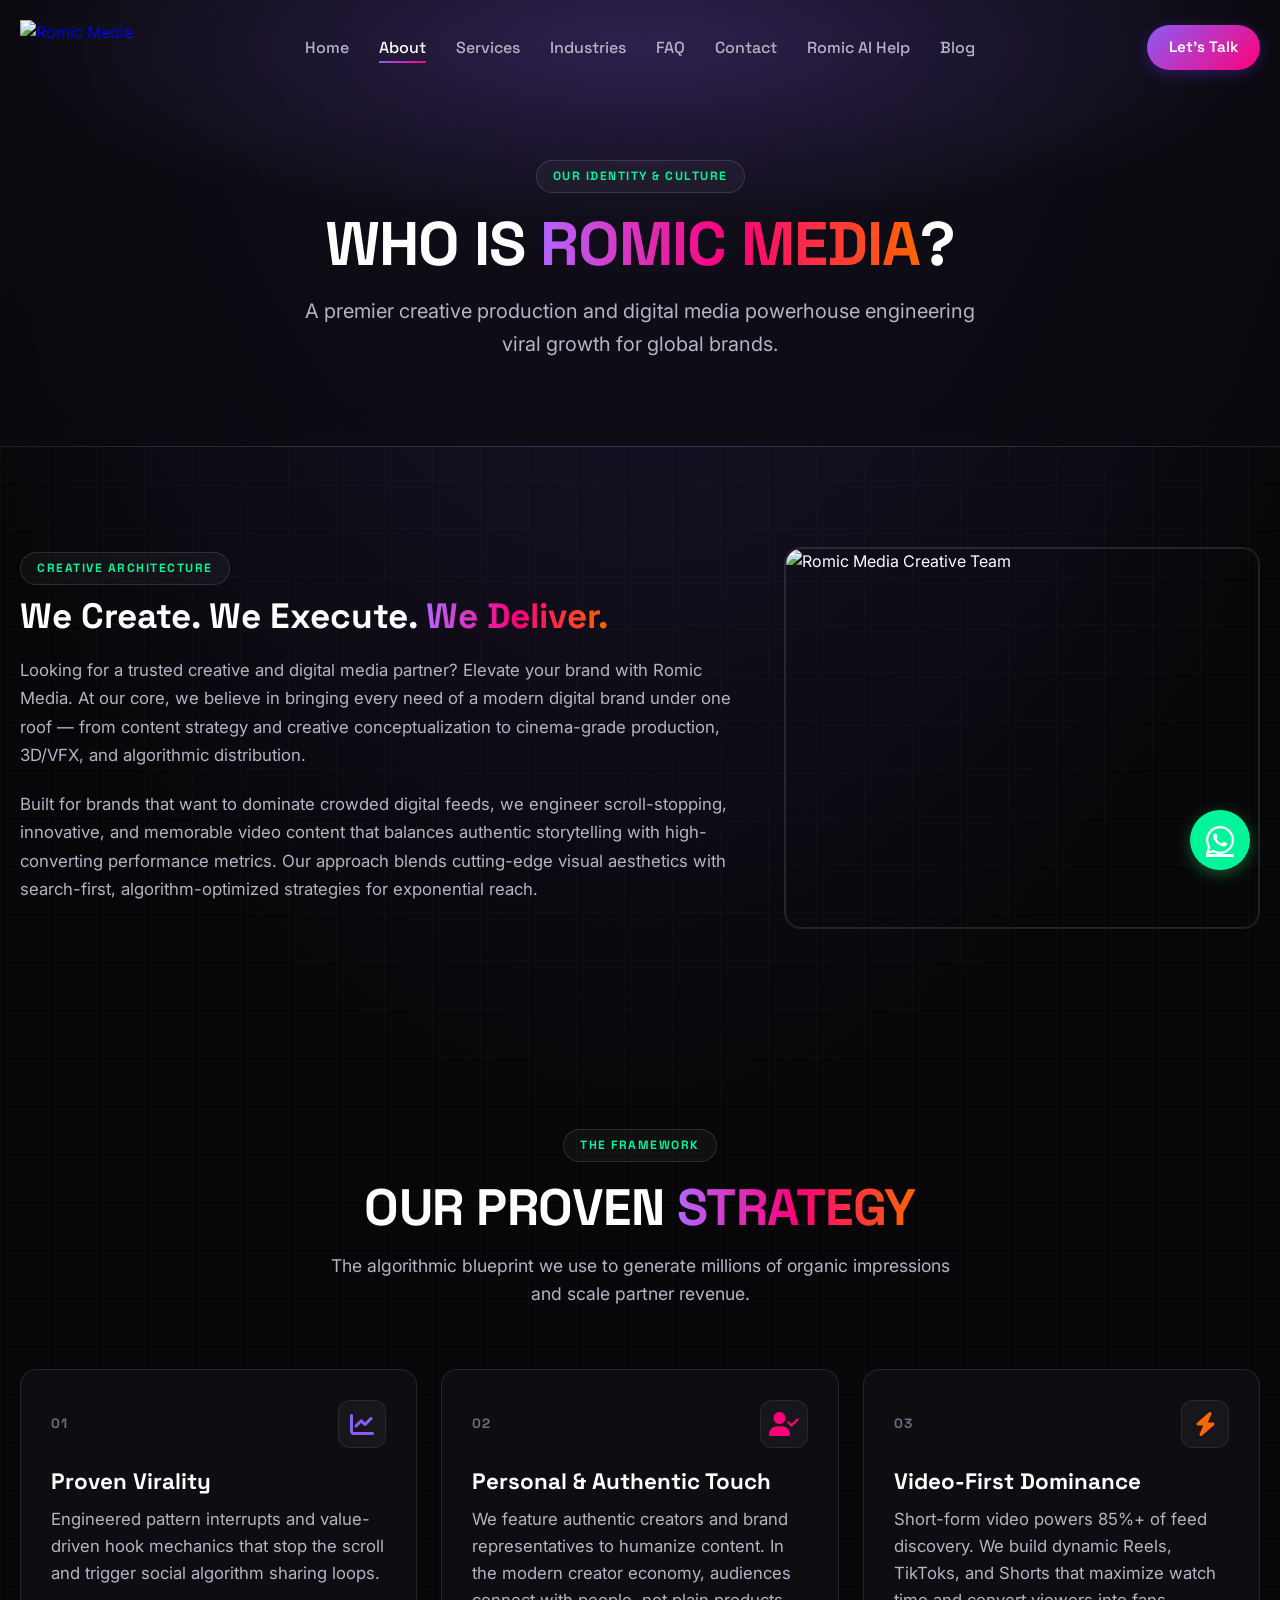
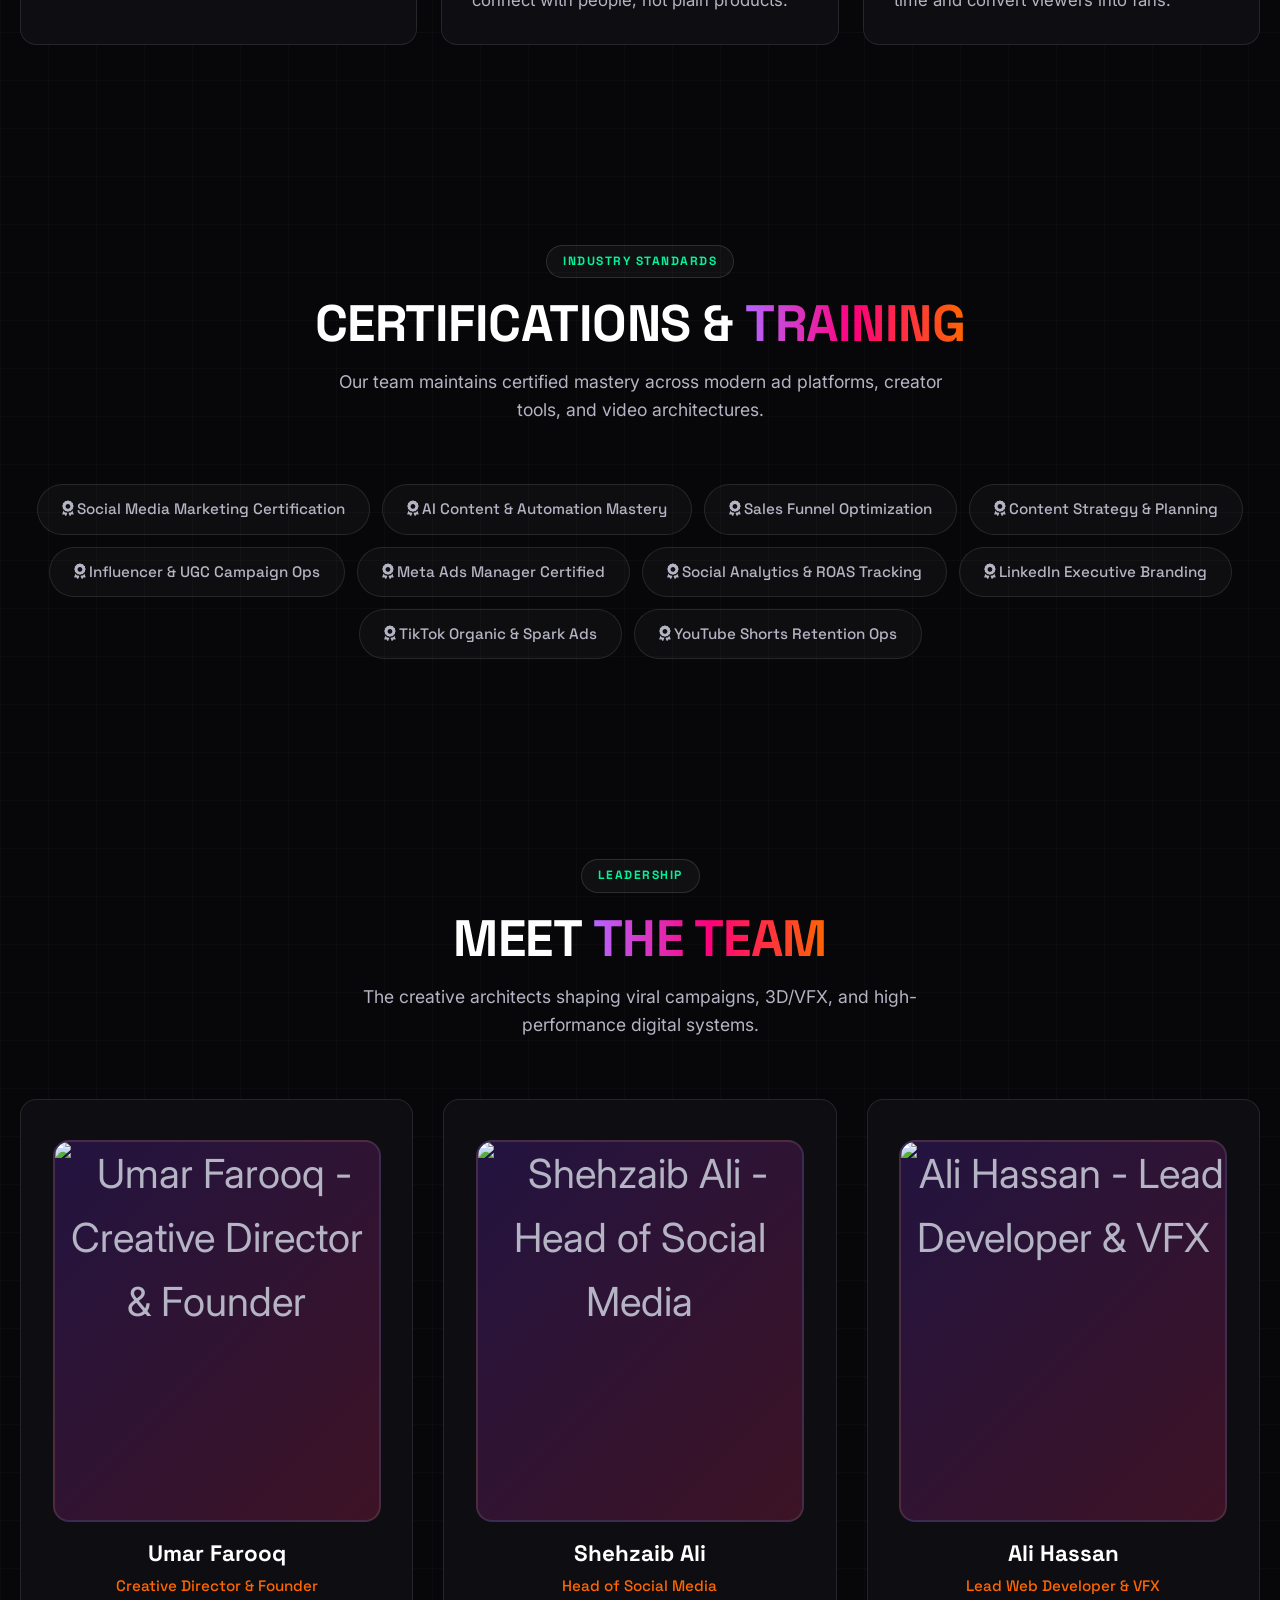
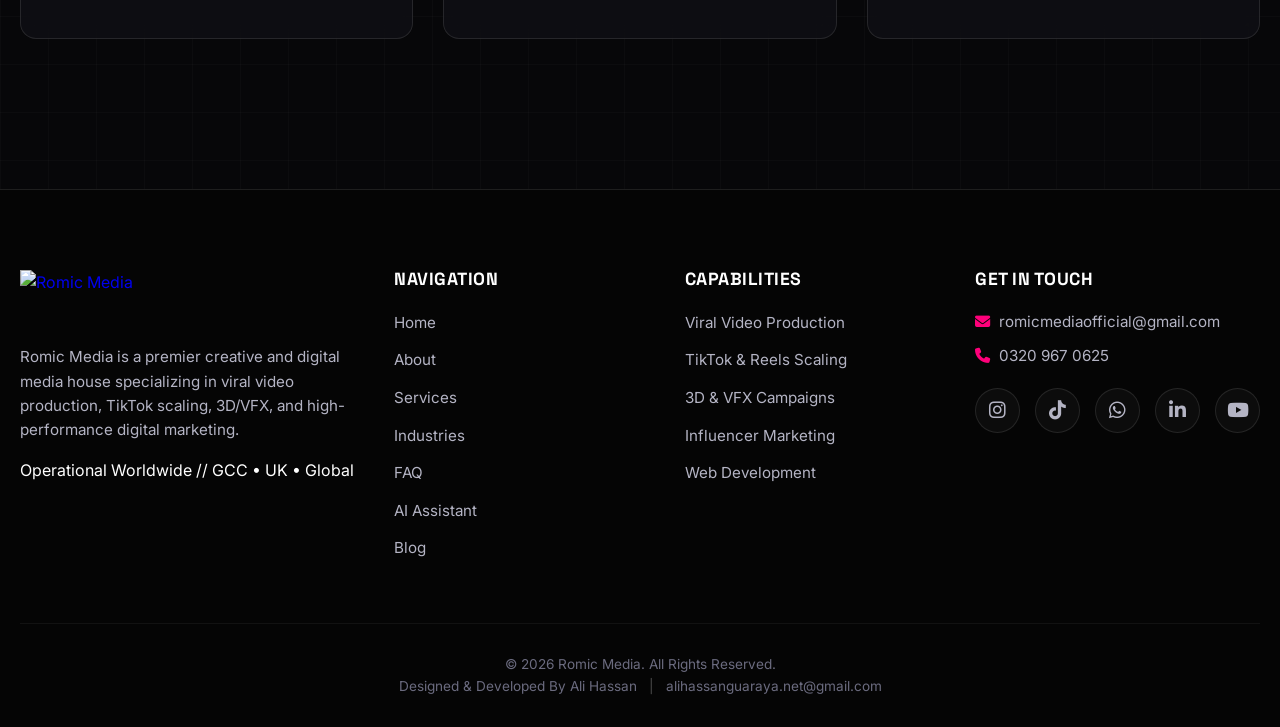
==== about.html @ 87e3b487 "upgraded hero section and all other pages layouts" ====
<!DOCTYPE html>
<html lang="en">
<head>
    <meta charset="UTF-8">
    <meta name="viewport" content="width=device-width, initial-scale=1.0">
    <title>About Us | Romic Media</title>
    <meta name="description" content="Discover who Romic Media is. We help brands stand out through powerful, memorable content and a proven video-first marketing strategy.">
    <meta property="og:title" content="About Us | Romic Media">
    <meta property="og:description" content="A premier creative and digital media house helping brands stand out and scale exponentially.">
    <meta property="og:image" content="Romic_Media_Logo.png">
    
    <!-- CSS and FontAwesome Icons -->
    <link rel="stylesheet" href="style.css">
    <link rel="stylesheet" href="https://cdnjs.cloudflare.com/ajax/libs/font-awesome/6.5.1/css/all.min.css">
</head>
<body>

    <!-- Precision Ambient Background Lighting -->
    <div class="ambient-glow glow-top"></div>
    <div class="ambient-glow glow-bottom"></div>

    <!-- Header & Navigation -->
    <header>
        <div class="nav-container">
            <a href="index.html" class="logo-link">
                <img src="Romic_Media_Logo.png" alt="Romic Media" class="logo-img">
            </a>
            
            <button class="hamburger" id="hamburger-menu" aria-label="Toggle Navigation Menu">
                <span></span>
                <span></span>
                <span></span>
            </button>
            
            <ul class="nav-menu" id="nav-menu">
                <li><a href="index.html" class="nav-link">Home</a></li>
                <li><a href="about.html" class="nav-link active">About</a></li>
                <li><a href="services.html" class="nav-link">Services</a></li>
                <li><a href="industries.html" class="nav-link">Industries</a></li>
                <li><a href="faq.html" class="nav-link">FAQ</a></li>
                <li><a href="contact.html" class="nav-link">Contact</a></li>
                <li><a href="https://www.chatbase.co/B4U5oP-RhPYTHTbgzU2lm/help" target="_blank" class="nav-link">Romic AI Help</a></li>
                <li><a href="blog.html" class="nav-link">Blog</a></li>
            </ul>

            <div class="nav-right-cta">
                <a href="contact.html" class="btn btn-solid nav-cta">Let's Talk</a>
            </div>
        </div>
    </header>

    <!-- Hero Banner -->
    <section class="hero-banner">
        <div class="section-pill">OUR IDENTITY &amp; CULTURE</div>
        <h1 class="banner-title">Who Is <span class="gradient-text">Romic Media</span>?</h1>
        <p class="banner-subtitle">A premier creative production and digital media powerhouse engineering viral growth for global brands.</p>
    </section>

    <!-- About Content Section -->
    <section class="about-content-section reveal">
        <div class="about-layout">
            <div class="about-text">
                <div class="section-pill" style="margin-bottom: 12px;">CREATIVE ARCHITECTURE</div>
                <h3>We Create. We Execute. <span class="gradient-text">We Deliver.</span></h3>
                <p>
                    Looking for a trusted creative and digital media partner? Elevate your brand with Romic Media. At our core, we believe in bringing every need of a modern digital brand under one roof — from content strategy and creative conceptualization to cinema-grade production, 3D/VFX, and algorithmic distribution.
                </p>
                <p>
                    Built for brands that want to dominate crowded digital feeds, we engineer scroll-stopping, innovative, and memorable video content that balances authentic storytelling with high-converting performance metrics. Our approach blends cutting-edge visual aesthetics with search-first, algorithm-optimized strategies for exponential reach.
                </p>
            </div>
            <div class="real-visual">
                <img src="images/aboutimage.jpg" alt="Romic Media Creative Team" style="width:100%; height:380px; object-fit:cover; border-radius:16px; border:1px solid rgba(255,255,255,0.12); display:block;">
            </div>
        </div>
    </section>

    <!-- Key Strategy Section -->
    <section class="key-strategy-section reveal">
        <div class="section-title-wrapper">
            <div class="section-pill">THE FRAMEWORK</div>
            <h2 class="section-title">Our Proven <span class="gradient-text">Strategy</span></h2>
            <p class="section-subtitle">The algorithmic blueprint we use to generate millions of organic impressions and scale partner revenue.</p>
        </div>
        
        <div class="strategy-grid">
            <div class="glass-card glass-card-purple strategy-card">
                <div class="card-header-meta">
                    <span class="service-idx">01</span>
                    <div class="service-card-icon"><i class="fa-solid fa-chart-line"></i></div>
                </div>
                <h4>Proven Virality</h4>
                <p>Engineered pattern interrupts and value-driven hook mechanics that stop the scroll and trigger social algorithm sharing loops.</p>
            </div>
            
            <div class="glass-card glass-card-pink strategy-card">
                <div class="card-header-meta">
                    <span class="service-idx">02</span>
                    <div class="service-card-icon"><i class="fa-solid fa-user-check"></i></div>
                </div>
                <h4>Personal &amp; Authentic Touch</h4>
                <p>We feature authentic creators and brand representatives to humanize content. In the modern creator economy, audiences connect with people, not plain products.</p>
            </div>
            
            <div class="glass-card glass-card-orange strategy-card">
                <div class="card-header-meta">
                    <span class="service-idx">03</span>
                    <div class="service-card-icon"><i class="fa-solid fa-bolt"></i></div>
                </div>
                <h4>Video-First Dominance</h4>
                <p>Short-form video powers 85%+ of feed discovery. We build dynamic Reels, TikToks, and Shorts that maximize watch time and convert viewers into fans.</p>
            </div>
        </div>
    </section>

    <!-- Certifications Section -->
    <section class="certifications-section reveal">
        <div class="section-title-wrapper">
            <div class="section-pill">INDUSTRY STANDARDS</div>
            <h2 class="section-title">Certifications &amp; <span class="gradient-text">Training</span></h2>
            <p class="section-subtitle">Our team maintains certified mastery across modern ad platforms, creator tools, and video architectures.</p>
        </div>
        
        <div class="cert-grid">
            <span class="cert-badge"><i class="fa-solid fa-award"></i> Social Media Marketing Certification</span>
            <span class="cert-badge"><i class="fa-solid fa-award"></i> AI Content &amp; Automation Mastery</span>
            <span class="cert-badge"><i class="fa-solid fa-award"></i> Sales Funnel Optimization</span>
            <span class="cert-badge"><i class="fa-solid fa-award"></i> Content Strategy &amp; Planning</span>
            <span class="cert-badge"><i class="fa-solid fa-award"></i> Influencer &amp; UGC Campaign Ops</span>
            <span class="cert-badge"><i class="fa-solid fa-award"></i> Meta Ads Manager Certified</span>
            <span class="cert-badge"><i class="fa-solid fa-award"></i> Social Analytics &amp; ROAS Tracking</span>
            <span class="cert-badge"><i class="fa-solid fa-award"></i> LinkedIn Executive Branding</span>
            <span class="cert-badge"><i class="fa-solid fa-award"></i> TikTok Organic &amp; Spark Ads</span>
            <span class="cert-badge"><i class="fa-solid fa-award"></i> YouTube Shorts Retention Ops</span>
        </div>
    </section>

    <!-- Team Section -->
    <section class="team-section reveal">
        <div class="section-title-wrapper">
            <div class="section-pill">LEADERSHIP</div>
            <h2 class="section-title">Meet <span class="gradient-text">The Team</span></h2>
            <p class="section-subtitle">The creative architects shaping viral campaigns, 3D/VFX, and high-performance digital systems.</p>
        </div>
        
        <div class="team-grid">
            <!-- Team Member 1 -->
            <div class="glass-card glass-card-purple team-card">
                <div class="team-avatar">
                    <img src="images/team1.jpeg" alt="Umar Farooq - Creative Director & Founder">
                </div>
                <h3 class="team-name">Umar Farooq</h3>
                <span class="team-role">Creative Director &amp; Founder</span>
            </div>
            
            <!-- Team Member 2 -->
            <div class="glass-card glass-card-pink team-card">
                <div class="team-avatar">
                    <img src="images/TEAM2.jpg" alt="Shehzaib Ali - Head of Social Media">
                </div>
                <h3 class="team-name">Shehzaib Ali</h3>
                <span class="team-role">Head of Social Media</span>
            </div>
            
            <!-- Team Member 3 -->
            <div class="glass-card glass-card-orange team-card">
                <div class="team-avatar">
                    <img src="images/teammember3.jpg" alt="Ali Hassan - Lead Developer & VFX">
                </div>
                <h3 class="team-name">Ali Hassan</h3>
                <span class="team-role">Lead Web Developer &amp; VFX</span>
            </div>
        </div>
    </section>

    <!-- Footer -->
    <footer class="footer-wrapper">
        <div class="footer-container">
            <div class="footer-col footer-brand">
                <a href="index.html" class="logo-link">
                    <img src="Romic_Media_Logo.png" alt="Romic Media" class="logo-img">
                </a>
                <p class="footer-brand-desc">
                    Romic Media is a premier creative and digital media house specializing in viral video production, TikTok scaling, 3D/VFX, and high-performance digital marketing.
                </p>
                <div class="footer-status-pill">
                    <span class="live-dot"></span>
                    <span>Operational Worldwide // GCC &bull; UK &bull; Global</span>
                </div>
            </div>
            
            <div class="footer-col">
                <h4>Navigation</h4>
                <ul>
                    <li><a href="index.html">Home</a></li>
                    <li><a href="about.html">About</a></li>
                    <li><a href="services.html">Services</a></li>
                    <li><a href="industries.html">Industries</a></li>
                    <li><a href="faq.html">FAQ</a></li>
                    <li><a href="https://www.chatbase.co/B4U5oP-RhPYTHTbgzU2lm/help" target="_blank">AI Assistant</a></li>
                    <li><a href="blog.html">Blog</a></li>
                </ul>
            </div>
            
            <div class="footer-col">
                <h4>Capabilities</h4>
                <ul>
                    <li><a href="services.html">Viral Video Production</a></li>
                    <li><a href="services.html">TikTok &amp; Reels Scaling</a></li>
                    <li><a href="services.html">3D &amp; VFX Campaigns</a></li>
                    <li><a href="services.html">Influencer Marketing</a></li>
                    <li><a href="services.html">Web Development</a></li>
                </ul>
            </div>
            
            <div class="footer-col">
                <h4>Get in Touch</h4>
                <div class="footer-contact-info">
                    <p><i class="fa-solid fa-envelope"></i> romicmediaofficial@gmail.com</p>
                    <p><i class="fa-solid fa-phone"></i> 0320 967 0625</p>
                </div>
                <div class="social-links-grid">
                    <a href="https://instagram.com/romicmedia" target="_blank" class="social-circle-link" aria-label="Instagram"><i class="fa-brands fa-instagram"></i></a>
                    <a href="https://tiktok.com/@romicmedia" target="_blank" class="social-circle-link" aria-label="TikTok"><i class="fa-brands fa-tiktok"></i></a>
                    <a href="https://wa.me/923209670625" target="_blank" class="social-circle-link" aria-label="WhatsApp"><i class="fa-brands fa-whatsapp"></i></a>
                    <a href="#" class="social-circle-link" aria-label="LinkedIn"><i class="fa-brands fa-linkedin-in"></i></a>
                    <a href="#" class="social-circle-link" aria-label="YouTube"><i class="fa-brands fa-youtube"></i></a>
                </div>
            </div>
        </div>
        
        <div class="bottom-bar">
            <p>&copy; 2026 Romic Media. All Rights Reserved.</p>
            <p>Designed & Developed By Ali Hassan <span style="color: #4a4a4a; margin: 0 8px;">|</span> <a href="mailto:alihassanguaraya.net@gmail.com" style="color: inherit; text-decoration: none;">alihassanguaraya.net@gmail.com</a></p>
        </div>
    </footer>

    <!-- Floating WhatsApp Button -->
    <a href="https://wa.me/923209670625" target="_blank" class="whatsapp-float" aria-label="Contact us on WhatsApp">
        <i class="fa-brands fa-whatsapp"></i>
    </a>

    <!-- JS Logic Controller -->
    <script src="main.js"></script>
</body>
</html>
---- style.css ----
@import url('https://fonts.googleapis.com/css2?family=Inter:wght@300;400;500;600;700&family=Space+Grotesk:wght@400;500;600;700;800&display=swap');

/* Brand Design System Variables - Elite Sharp Agency Palette */
:root {
    --bg-color: #070709;
    --bg-surface: #0E0E14;
    --bg-card: rgba(16, 16, 22, 0.75);
    --bg-card-hover: rgba(26, 26, 38, 0.9);
    
    --text-primary: #FFFFFF;
    --text-secondary: #B4B4C4;
    --text-muted: #6B6B7F;
    
    /* Sharp High-Contrast Accents */
    --accent-purple: #8B5CF6;
    --accent-purple-glow: rgba(139, 92, 246, 0.4);
    --accent-pink: #FF007A;
    --accent-pink-glow: rgba(255, 0, 122, 0.4);
    --accent-orange: #FF6600;
    --accent-green: #00F59B;
    --accent-cyan: #00F0FF;
    
    --font-title: 'Space Grotesk', sans-serif;
    --font-body: 'Inter', sans-serif;
    
    --transition-slow: 0.5s cubic-bezier(0.25, 1, 0.5, 1);
    --transition-medium: 0.3s cubic-bezier(0.25, 1, 0.5, 1);
    --transition-fast: 0.15s ease;
    
    --glass-border: rgba(255, 255, 255, 0.1);
    --glass-border-hover: rgba(255, 255, 255, 0.25);
    --glass-blur: 20px;
    
    --glow-shadow-purple: 0 10px 35px rgba(139, 92, 246, 0.35);
    --glow-shadow-pink: 0 10px 35px rgba(255, 0, 122, 0.35);
    --glow-shadow-orange: 0 10px 35px rgba(255, 102, 0, 0.35);
}

/* Base Reset & Globals */
* {
    margin: 0;
    padding: 0;
    box-sizing: border-box;
}

html {
    scroll-behavior: auto;
    background-color: var(--bg-color);
    color: var(--text-primary);
    font-family: var(--font-body);
    overflow-x: hidden;
}

html.smooth-scroll {
    scroll-behavior: smooth;
}

body {
    background-color: var(--bg-color);
    background-image: 
        radial-gradient(ellipse 90% 55% at 50% -10%, rgba(139, 92, 246, 0.22), transparent 70%),
        linear-gradient(rgba(255, 255, 255, 0.02) 1px, transparent 1px),
        linear-gradient(90deg, rgba(255, 255, 255, 0.02) 1px, transparent 1px);
    background-size: 100% 100%, 48px 48px, 48px 48px;
    background-position: top center, 0 0, 0 0;
    overflow-x: hidden;
    line-height: 1.6;
    font-weight: 400;
    -webkit-font-smoothing: antialiased;
}

/* Custom Scrollbar */
::-webkit-scrollbar {
    width: 8px;
}
::-webkit-scrollbar-track {
    background: #060608;
}
::-webkit-scrollbar-thumb {
    background: linear-gradient(180deg, var(--accent-purple), var(--accent-pink));
    border-radius: 4px;
}
::-webkit-scrollbar-thumb:hover {
    background: linear-gradient(180deg, var(--accent-pink), var(--accent-green));
}

/* Custom Cursor - Disabled */
.custom-cursor, .custom-cursor-follower {
    display: none !important;
}

/* Precision Ambient Spotlights */
.ambient-glow {
    position: absolute;
    width: 60vw;
    height: 380px;
    pointer-events: none;
    filter: blur(140px);
    z-index: -1;
    opacity: 0.3;
    border-radius: 50%;
}
.glow-top {
    top: 5%;
    left: 50%;
    transform: translateX(-50%);
    background: radial-gradient(circle, var(--accent-purple), var(--accent-pink) 60%, transparent 80%);
}
.glow-bottom {
    bottom: 5%;
    right: 5%;
    background: radial-gradient(circle, var(--accent-pink), var(--accent-purple) 60%, transparent 80%);
}

/* Typography elements */
h1, h2, h3, h4, h5, h6 {
    font-family: var(--font-title);
    font-weight: 700;
    line-height: 1.1;
    color: var(--text-primary);
}

/* Gradient Text Effect */
.gradient-text {
    background: linear-gradient(90deg, #B565FF 0%, #FF007A 50%, #FF6600 100%);
    -webkit-background-clip: text;
    -webkit-text-fill-color: transparent;
    background-clip: text;
    display: inline-block;
    text-shadow: none !important;
}

p {
    color: var(--text-secondary);
    font-size: 1.05rem;
}

/* Floating WhatsApp Button */
.whatsapp-float {
    position: fixed;
    bottom: 30px;
    right: 30px;
    width: 60px;
    height: 60px;
    background-color: var(--accent-green);
    color: white;
    border-radius: 50%;
    display: flex;
    justify-content: center;
    align-items: center;
    font-size: 32px;
    box-shadow: 0 4px 15px rgba(37, 211, 102, 0.4);
    z-index: 999;
    transition: transform 0.3s ease, box-shadow 0.3s ease;
    transform: translateZ(0);
}

.whatsapp-float:hover {
    transform: scale(1.1) rotate(10deg);
    box-shadow: 0 6px 20px rgba(37, 211, 102, 0.6);
}

/* Buttons */
.btn {
    display: inline-flex;
    align-items: center;
    justify-content: center;
    padding: 14px 28px;
    border-radius: 50px;
    font-family: var(--font-title);
    font-weight: 600;
    font-size: 1rem;
    text-decoration: none;
    transition: var(--transition-medium);
    position: relative;
    z-index: 1;
    overflow: hidden;
}

.btn-solid {
    background: linear-gradient(135deg, var(--accent-purple), var(--accent-pink));
    color: var(--text-primary);
    border: none;
    box-shadow: 0 4px 15px rgba(123, 47, 255, 0.3);
}

.btn-solid::before {
    content: '';
    position: absolute;
    top: 0;
    left: 0;
    width: 100%;
    height: 100%;
    background: linear-gradient(135deg, var(--accent-pink), var(--accent-orange));
    opacity: 0;
    transition: opacity var(--transition-medium);
    z-index: -1;
    border-radius: 50px;
}

.btn-solid:hover {
    box-shadow: var(--glow-shadow-pink);
    transform: translateY(-3px);
}

.btn-solid:hover::before {
    opacity: 1;
}

.btn-outline {
    background: transparent;
    color: var(--text-primary);
    border: 2px solid transparent;
    background-image: linear-gradient(var(--bg-color), var(--bg-color)), linear-gradient(135deg, var(--accent-purple), var(--accent-pink));
    background-origin: border-box;
    background-clip: padding-box, border-box;
}

.btn-outline:hover {
    transform: translateY(-3px);
    box-shadow: var(--glow-shadow-purple);
    background-image: linear-gradient(var(--bg-color), var(--bg-color)), linear-gradient(135deg, var(--accent-pink), var(--accent-orange));
}

/* Sticky Glassmorphism Header */
header {
    position: fixed;
    top: 0;
    left: 0;
    width: 100%;
    z-index: 1000;
    transition: var(--transition-medium);
    border-bottom: 1px solid transparent;
}

header.scrolled {
    background: rgba(10, 10, 10, 0.75);
    backdrop-filter: blur(var(--glass-blur));
    -webkit-backdrop-filter: blur(var(--glass-blur));
    border-bottom: 1px solid var(--glass-border);
}

.nav-container {
    max-width: 1300px;
    margin: 0 auto;
    padding: 20px;
    display: flex;
    justify-content: space-between;
    align-items: center;
}

.logo-link {
    display: flex;
    align-items: center;
    gap: 10px;
    text-decoration: none;
}

.logo-img {
    height: 55px; /* logo size setting */
    object-fit: contain;
    transition: var(--transition-medium);
}

.logo-text {
    font-family: var(--font-title);
    font-size: 1.5rem;
    font-weight: 700;
    letter-spacing: -0.5px;
    color: var(--text-primary);
}

.nav-menu {
    display: flex;
    align-items: center;
    list-style: none;
    gap: 30px;
    margin: 0 auto; /* Align navigation links in the center */
}

.nav-right-cta {
    display: flex;
    align-items: center;
}

.mobile-only-cta {
    display: none;
}

header.scrolled .logo-img {
    height: 65px; /* Elegant shrink on scroll */
}

.nav-link {
    text-decoration: none;
    color: var(--text-secondary);
    font-family: var(--font-title);
    font-weight: 500;
    font-size: 1rem;
    transition: var(--transition-medium);
    position: relative;
    padding: 5px 0;
}

.nav-link:hover, .nav-link.active {
    color: var(--text-primary);
}

.nav-link::after {
    content: '';
    position: absolute;
    width: 0;
    height: 2px;
    bottom: 0;
    left: 0;
    background: linear-gradient(90deg, var(--accent-purple), var(--accent-pink));
    transition: var(--transition-medium);
}

.nav-link:hover::after, .nav-link.active::after {
    width: 100%;
}

.nav-cta {
    padding: 10px 22px;
    font-size: 0.95rem;
}

/* Mobile Hamburger Menu */
.hamburger {
    display: none;
    flex-direction: column;
    gap: 6px;
    background: none;
    border: none;
    cursor: pointer;
    z-index: 1001;
}

.hamburger span {
    display: block;
    width: 28px;
    height: 2px;
    background-color: var(--text-primary);
    transition: var(--transition-medium);
}

/* Hamburger active animation */
.hamburger.active span:nth-child(1) {
    transform: translateY(8px) rotate(45deg);
}
.hamburger.active span:nth-child(2) {
    opacity: 0;
}
.hamburger.active span:nth-child(3) {
    transform: translateY(-8px) rotate(-45deg);
}

/* Glassmorphism Cards */
.glass-card {
    background: var(--bg-card);
    border: 1px solid var(--glass-border);
    border-radius: 16px;
    padding: 30px;
    backdrop-filter: blur(10px);
    -webkit-backdrop-filter: blur(10px);
    transition: transform var(--transition-medium), border-color var(--transition-medium), box-shadow var(--transition-medium);
    position: relative;
    overflow: hidden;
}

.glass-card:hover {
    transform: translateY(-8px);
    background: var(--bg-card-hover);
}

.glass-card-purple:hover {
    border-color: rgba(123, 47, 255, 0.4);
    box-shadow: var(--glow-shadow-purple);
}

.glass-card-pink:hover {
    border-color: rgba(255, 45, 120, 0.4);
    box-shadow: var(--glow-shadow-pink);
}

.glass-card-orange:hover {
    border-color: rgba(255, 140, 0, 0.4);
    box-shadow: var(--glow-shadow-orange);
}

/* Page Transitions */
.page-fade-in {
    animation: pageReveal 0.6s cubic-bezier(0.25, 1, 0.5, 1) forwards;
}

.page-fade-in.animation-done {
    animation: none;
    transform: none;
}

@keyframes pageReveal {
    0% {
        opacity: 0;
        transform: translateY(15px);
    }
    100% {
        opacity: 1;
        transform: translateY(0);
    }
}

/* Scroll-triggered reveal animations */
.reveal {
    opacity: 0;
    transform: translateY(40px);
    transition: opacity 0.8s cubic-bezier(0.25, 1, 0.5, 1), transform 0.8s cubic-bezier(0.25, 1, 0.5, 1);
}

.reveal.active {
    opacity: 1;
    transform: translateY(0);
}

/* General Layout Elements */
section {
    padding: 100px 20px;
    max-width: 1300px;
    margin: 0 auto;
    width: 100%;
}

.section-title-wrapper {
    text-align: center;
    margin-bottom: 60px;
}

.section-pill {
    display: inline-flex;
    align-items: center;
    gap: 8px;
    padding: 6px 16px;
    border-radius: 100px;
    background: rgba(255, 255, 255, 0.04);
    border: 1px solid rgba(255, 255, 255, 0.12);
    font-family: var(--font-title);
    font-size: 0.75rem;
    font-weight: 700;
    letter-spacing: 1.5px;
    text-transform: uppercase;
    color: var(--accent-green);
    margin-bottom: 18px;
}

.section-title {
    font-size: clamp(2.2rem, 4vw, 3.2rem);
    font-weight: 800;
    letter-spacing: -0.5px;
    margin-bottom: 16px;
    text-transform: uppercase;
}

.section-subtitle {
    max-width: 650px;
    margin: 0 auto;
    color: var(--text-secondary);
    font-size: 1.1rem;
    line-height: 1.6;
}

/* ==========================================================================
   PAGE 1: HOME
   ========================================================================== */

/* Hero Section (100vh Full Viewport Matching Reference Mockup) */
.hero-section {
    position: relative;
    width: 100%;
    min-height: 100vh;
    display: flex;
    flex-direction: column;
    align-items: center;
    justify-content: center;
    padding: 110px 24px 40px 24px;
    background-color: #070709;
    background-image: url('herobackgroundimage.jpg');
    background-size: cover;
    background-position: center center;
    background-repeat: no-repeat;
    overflow: hidden;
}

/* Subtle Top & Bottom Gradient (Leaves Center 100% Bright & Vibrant) */
.hero-section::before {
    content: '';
    position: absolute;
    inset: 0;
    background: linear-gradient(180deg, rgba(7, 7, 9, 0.6) 0%, transparent 20%, transparent 80%, rgba(7, 7, 9, 0.95) 100%);
    pointer-events: none;
    z-index: 1;
}

.hero-content {
    max-width: 960px;
    margin: auto auto;
    text-align: center;
    position: relative;
    z-index: 2;
    padding: 10px 20px;
}

/* Hero Badge & Live Pill (Matching Reference Mockup) */
.hero-badge-wrapper {
    display: inline-flex;
    align-items: center;
    gap: 12px;
    margin-bottom: 24px;
    padding: 6px 20px 6px 8px;
    background: rgba(14, 14, 20, 0.85);
    border: 1px solid rgba(255, 255, 255, 0.18);
    border-radius: 50px;
    backdrop-filter: blur(20px);
    -webkit-backdrop-filter: blur(20px);
    box-shadow: 0 8px 25px rgba(0, 0, 0, 0.7);
    flex-wrap: wrap;
    justify-content: center;
}

.hero-live-pill {
    display: inline-flex;
    align-items: center;
    gap: 8px;
    padding: 6px 16px;
    background: rgba(0, 245, 155, 0.12);
    border: 1px solid rgba(0, 245, 155, 0.35);
    border-radius: 50px;
    color: var(--accent-green);
    font-family: var(--font-title);
    font-size: 0.75rem;
    font-weight: 700;
    letter-spacing: 1.2px;
    text-transform: uppercase;
}

.live-dot {
    width: 8px;
    height: 8px;
    border-radius: 50%;
    background: var(--accent-green);
    box-shadow: 0 0 10px var(--accent-green);
    animation: pulseGreen 1.8s infinite ease-in-out;
}

@keyframes pulseGreen {
    0%, 100% { opacity: 1; transform: scale(1); }
    50% { opacity: 0.35; transform: scale(0.85); }
}

.hero-category-tag {
    font-family: var(--font-title);
    font-size: 0.8rem;
    font-weight: 600;
    letter-spacing: 1.5px;
    color: var(--text-secondary);
}

.hero-category-tag span {
    color: var(--text-primary);
}

.hero-title {
    font-size: clamp(2.8rem, 5.5vw, 4.5rem);
    font-weight: 800;
    letter-spacing: -1.2px;
    line-height: 1.08;
    margin-bottom: 22px;
    text-transform: uppercase;
    color: #FFFFFF;
    filter: drop-shadow(0 4px 15px rgba(0, 0, 0, 0.65));
}

.hero-subtitle {
    font-size: clamp(1.08rem, 1.6vw, 1.25rem);
    color: #EDEDF8;
    margin-bottom: 34px;
    max-width: 740px;
    margin-left: auto;
    margin-right: auto;
    line-height: 1.65;
    font-weight: 400;
    text-shadow: 
        0 2px 12px rgba(0, 0, 0, 0.95),
        0 4px 25px rgba(0, 0, 0, 0.9);
}

.hero-ctas {
    display: flex;
    justify-content: center;
    align-items: center;
    gap: 18px;
    margin-bottom: 0;
    flex-wrap: wrap;
}

.hero-btn-main {
    padding: 16px 38px;
    font-size: 1.05rem;
    font-weight: 700;
    gap: 10px;
    box-shadow: 0 8px 30px rgba(139, 92, 246, 0.5);
}

.hero-btn-sub {
    padding: 16px 32px;
    font-size: 1.05rem;
    font-weight: 600;
    gap: 10px;
    background: rgba(14, 14, 20, 0.75);
    backdrop-filter: blur(12px);
    -webkit-backdrop-filter: blur(12px);
    border: 2px solid rgba(255, 255, 255, 0.2);
}

/* Dedicated Showcase Section right below the 100vh Hero */
.showcase-section {
    padding: 70px 20px 40px 20px;
    position: relative;
    z-index: 2;
    background: var(--bg-color);
}

/* Hero Cinema Showcase Frame (Dynamic Video Centerpiece) */
.hero-showcase-container {
    max-width: 1060px;
    width: 100%;
    margin: 0 auto 30px auto;
    position: relative;
    z-index: 3;
}

.showcase-glow-back {
    position: absolute;
    top: 10%;
    left: 10%;
    width: 80%;
    height: 80%;
    background: linear-gradient(135deg, rgba(139, 92, 246, 0.35), rgba(255, 0, 122, 0.3));
    filter: blur(90px);
    z-index: -1;
    border-radius: 30px;
    pointer-events: none;
}

.hero-showcase-card {
    background: rgba(14, 14, 20, 0.85);
    border: 1px solid rgba(255, 255, 255, 0.15);
    border-radius: 20px;
    box-shadow: 0 30px 80px -15px rgba(0, 0, 0, 0.9), inset 0 1px 0 0 rgba(255, 255, 255, 0.15);
    overflow: hidden;
    backdrop-filter: blur(20px);
    -webkit-backdrop-filter: blur(20px);
}

.showcase-topbar {
    display: flex;
    justify-content: space-between;
    align-items: center;
    padding: 14px 22px;
    background: rgba(255, 255, 255, 0.03);
    border-bottom: 1px solid rgba(255, 255, 255, 0.08);
}

.showcase-window-dots {
    display: flex;
    gap: 7px;
}

.wdot {
    width: 10px;
    height: 10px;
    border-radius: 50%;
}
.wdot.red { background: #FF5F56; }
.wdot.yellow { background: #FFBD2E; }
.wdot.green { background: #27C93F; }

.showcase-badge {
    font-family: var(--font-title);
    font-size: 0.76rem;
    font-weight: 700;
    letter-spacing: 1.5px;
    color: var(--text-secondary);
    display: flex;
    align-items: center;
    gap: 8px;
}

.showcase-badge i {
    color: var(--accent-pink);
}

.sound-toggle-btn {
    background: rgba(255, 255, 255, 0.06);
    border: 1px solid rgba(255, 255, 255, 0.12);
    color: var(--text-primary);
    border-radius: 50px;
    padding: 6px 14px;
    display: flex;
    align-items: center;
    gap: 8px;
    cursor: pointer;
    font-family: var(--font-title);
    font-size: 0.8rem;
    transition: var(--transition-medium);
}

.sound-toggle-btn:hover {
    background: rgba(255, 255, 255, 0.12);
    border-color: var(--accent-purple);
}

.sound-wave {
    display: flex;
    align-items: center;
    gap: 2px;
    height: 12px;
}

.sound-wave span {
    width: 2px;
    height: 100%;
    background: var(--accent-green);
    border-radius: 2px;
    animation: soundBar 1.2s infinite ease-in-out alternate;
}

.sound-wave span:nth-child(2) { animation-delay: 0.2s; height: 60%; }
.sound-wave span:nth-child(3) { animation-delay: 0.4s; height: 80%; }
.sound-wave span:nth-child(4) { animation-delay: 0.1s; height: 40%; }

@keyframes soundBar {
    0% { transform: scaleY(0.3); }
    100% { transform: scaleY(1); }
}

.showcase-video-wrapper {
    position: relative;
    width: 100%;
    min-height: 580px;
    background: radial-gradient(ellipse at center, rgba(139, 92, 246, 0.16) 0%, rgba(255, 0, 122, 0.08) 40%, rgba(7, 7, 9, 0.95) 80%);
    display: flex;
    align-items: center;
    justify-content: center;
    padding: 35px 20px;
    overflow: hidden;
}

/* Ambient Backlight Behind Device */
.phone-glow-ambient {
    position: absolute;
    width: 420px;
    height: 520px;
    background: radial-gradient(ellipse at center, rgba(139, 92, 246, 0.38) 0%, rgba(255, 0, 122, 0.22) 45%, transparent 70%);
    filter: blur(55px);
    z-index: 1;
    pointer-events: none;
}

/* Sleek Flagship Smartphone Mockup Frame */
.showcase-phone-frame {
    position: relative;
    width: 295px;
    height: 524px; /* Exact 9:16 portrait reel ratio (720x1280) */
    max-width: 88vw;
    background: #000000;
    border-radius: 40px;
    border: 3px solid rgba(255, 255, 255, 0.22);
    box-shadow: 
        0 0 0 1px rgba(0, 0, 0, 0.85),
        0 25px 70px rgba(0, 0, 0, 0.95),
        0 0 50px rgba(139, 92, 246, 0.38);
    overflow: hidden;
    z-index: 2;
    transition: transform var(--transition-medium), box-shadow var(--transition-medium);
}

.showcase-phone-frame:hover {
    transform: translateY(-4px) scale(1.015);
    box-shadow: 
        0 0 0 1px rgba(255, 255, 255, 0.35),
        0 30px 85px rgba(0, 0, 0, 0.98),
        0 0 65px rgba(255, 0, 122, 0.45);
}

.phone-notch {
    position: absolute;
    top: 10px;
    left: 50%;
    transform: translateX(-50%);
    width: 76px;
    height: 16px;
    background: #000000;
    border-radius: 20px;
    z-index: 5;
    pointer-events: none;
    box-shadow: 0 2px 6px rgba(0, 0, 0, 0.8);
}

.phone-glass-reflection {
    position: absolute;
    inset: 0;
    background: linear-gradient(135deg, rgba(255, 255, 255, 0.07) 0%, transparent 45%);
    pointer-events: none;
    z-index: 4;
    border-radius: 37px;
}

.showcase-phone-frame video {
    width: 100%;
    height: 100%;
    object-fit: cover;
    display: block;
    border-radius: 37px;
}

/* Mobile badges grid container: transparent on desktop, grid on mobile */
.mobile-badges-grid {
    display: contents;
}

/* Floating Live Achievement Pills */
.floating-badge {
    position: absolute;
    background: rgba(16, 16, 22, 0.9);
    border: 1px solid rgba(255, 255, 255, 0.16);
    padding: 11px 18px;
    border-radius: 14px;
    backdrop-filter: blur(16px);
    -webkit-backdrop-filter: blur(16px);
    display: flex;
    align-items: center;
    gap: 12px;
    box-shadow: 0 12px 30px rgba(0, 0, 0, 0.6);
    transition: var(--transition-medium);
    z-index: 4;
}

.floating-badge:hover {
    transform: translateY(-4px) scale(1.04);
    border-color: rgba(255, 255, 255, 0.3);
}

.badge-icon {
    font-size: 1.15rem;
    width: 36px;
    height: 36px;
    border-radius: 8px;
    background: rgba(255, 255, 255, 0.05);
    display: flex;
    align-items: center;
    justify-content: center;
}

.badge-top-left .badge-icon { color: #FF6600; }
.badge-top-right .badge-icon { color: #00F59B; }
.badge-bottom-left .badge-icon { color: #8B5CF6; }
.badge-bottom-right .badge-icon { color: #FF007A; }

.badge-content {
    display: flex;
    flex-direction: column;
    text-align: left;
}

.badge-val {
    font-family: var(--font-title);
    font-size: 1.05rem;
    font-weight: 800;
    color: #FFF;
    line-height: 1.1;
}

.badge-lbl {
    font-size: 0.72rem;
    text-transform: uppercase;
    letter-spacing: 0.8px;
    color: var(--text-secondary);
}

.badge-top-left { top: 22%; left: 35px; }
.badge-top-right { top: 22%; right: 35px; }
.badge-bottom-left { bottom: 22%; left: 35px; }
.badge-bottom-right { bottom: 22%; right: 35px; }

/* Scroll Arrow */
.scroll-indicator {
    position: relative;
    margin-top: 15px;
    display: inline-flex;
    flex-direction: column;
    align-items: center;
    gap: 8px;
    text-decoration: none;
    color: var(--text-secondary);
    font-family: var(--font-title);
    font-weight: 600;
    font-size: 0.75rem;
    letter-spacing: 2px;
    text-transform: uppercase;
    transition: var(--transition-medium);
}

.scroll-indicator:hover {
    color: var(--text-primary);
}

.scroll-arrow {
    font-size: 1rem;
    animation: bounce 2s infinite;
}

@keyframes bounce {
    0%, 20%, 50%, 80%, 100% {
        transform: translateY(0);
    }
    40% {
        transform: translateY(-8px);
    }
    60% {
        transform: translateY(-4px);
    }
}

/* Stats Counter Station */
.stats-bar-section {
    padding: 50px 20px;
    background: rgba(12, 12, 16, 0.7);
    border-top: 1px solid var(--glass-border);
    border-bottom: 1px solid var(--glass-border);
    backdrop-filter: blur(var(--glass-blur));
    -webkit-backdrop-filter: blur(var(--glass-blur));
}

.stats-container {
    max-width: 1300px;
    margin: 0 auto;
    display: grid;
    grid-template-columns: repeat(4, 1fr);
    gap: 20px;
    text-align: center;
}

.stat-item {
    padding: 12px 20px;
    position: relative;
}

.stat-item:not(:last-child)::after {
    content: '';
    position: absolute;
    right: 0;
    top: 15%;
    height: 70%;
    width: 1px;
    background: rgba(255, 255, 255, 0.08);
}

.stat-item h3 {
    font-size: clamp(2.4rem, 4vw, 3.4rem);
    font-weight: 800;
    margin-bottom: 6px;
    letter-spacing: -1px;
    color: #FFFFFF;
    background: linear-gradient(135deg, #FFFFFF 30%, var(--accent-purple) 100%);
    -webkit-background-clip: text;
    -webkit-text-fill-color: transparent;
    background-clip: text;
}

.stat-item p {
    font-family: var(--font-title);
    font-weight: 600;
    text-transform: uppercase;
    letter-spacing: 1.2px;
    font-size: 0.78rem;
    color: var(--text-secondary);
}

/* Services Snapshot */
.services-grid {
    display: grid;
    grid-template-columns: repeat(3, 1fr);
    gap: 24px;
    margin-bottom: 50px;
}

.card-header-meta {
    display: flex;
    justify-content: space-between;
    align-items: center;
    margin-bottom: 22px;
}

.service-idx {
    font-family: var(--font-title);
    font-size: 0.85rem;
    font-weight: 700;
    letter-spacing: 1px;
    color: var(--text-muted);
}

.service-card-icon {
    font-size: 1.5rem;
    width: 48px;
    height: 48px;
    border-radius: 12px;
    background: rgba(255, 255, 255, 0.04);
    border: 1px solid rgba(255, 255, 255, 0.08);
    display: flex;
    align-items: center;
    justify-content: center;
    transition: var(--transition-medium);
}

.glass-card-purple .service-card-icon { color: var(--accent-purple); }
.glass-card-pink .service-card-icon { color: var(--accent-pink); }
.glass-card-orange .service-card-icon { color: var(--accent-orange); }

.glass-card:hover .service-card-icon {
    transform: scale(1.1);
    box-shadow: 0 0 20px currentColor;
}

.service-card-title {
    font-size: 1.35rem;
    font-weight: 700;
    margin-bottom: 12px;
    color: #FFFFFF;
    letter-spacing: -0.3px;
}

.service-tags {
    display: flex;
    flex-wrap: wrap;
    gap: 8px;
    margin-top: 20px;
    padding-top: 18px;
    border-top: 1px solid rgba(255, 255, 255, 0.06);
}

.service-tags span {
    font-family: var(--font-title);
    font-size: 0.72rem;
    font-weight: 600;
    letter-spacing: 0.5px;
    padding: 4px 10px;
    border-radius: 6px;
    background: rgba(255, 255, 255, 0.04);
    border: 1px solid rgba(255, 255, 255, 0.08);
    color: var(--text-secondary);
}

.services-cta-wrapper {
    text-align: center;
}

/* Why Choose Us Grid */
.why-grid {
    display: grid;
    grid-template-columns: repeat(2, 1fr);
    gap: 24px;
}

.why-icon {
    font-size: 1.6rem;
    width: 48px;
    height: 48px;
    border-radius: 12px;
    background: rgba(255, 255, 255, 0.04);
    border: 1px solid rgba(255, 255, 255, 0.08);
    display: flex;
    align-items: center;
    justify-content: center;
}

.glass-card-purple .why-icon { color: var(--accent-purple); }
.glass-card-pink .why-icon { color: var(--accent-pink); }
.glass-card-orange .why-icon { color: var(--accent-orange); }

.why-card-title {
    font-size: 1.45rem;
    font-weight: 700;
    margin-bottom: 14px;
    color: #FFFFFF;
    line-height: 1.3;
}

/* Client Logos Marquee */
.marquee-container {
    overflow: hidden;
    width: 100vw;
    margin-left: calc(-50vw + 50%);
    position: relative;
    padding: 36px 0;
    background: rgba(10, 10, 14, 0.6);
    border-top: 1px solid var(--glass-border);
    border-bottom: 1px solid var(--glass-border);
}

.marquee-track {
    display: flex;
    width: max-content;
    animation: marquee 30s linear infinite;
}

.marquee-card {
    padding: 14px 28px;
    background: rgba(18, 18, 24, 0.65);
    border: 1px solid var(--glass-border);
    border-radius: 100px;
    margin: 0 12px;
    font-family: var(--font-title);
    font-weight: 600;
    font-size: 1rem;
    color: var(--text-secondary);
    transition: var(--transition-medium);
    white-space: nowrap;
    display: inline-flex;
    align-items: center;
    gap: 10px;
}

.brand-dot {
    width: 6px;
    height: 6px;
    border-radius: 50%;
    background: var(--accent-purple);
}

.marquee-card:hover {
    color: #FFFFFF;
    border-color: var(--accent-pink);
    background: rgba(255, 0, 122, 0.08);
    box-shadow: 0 0 20px rgba(255, 0, 122, 0.2);
    transform: translateY(-2px);
}

@keyframes marquee {
    0% {
        transform: translate3d(0, 0, 0);
    }
    100% {
        transform: translate3d(-50%, 0, 0);
    }
}

/* Reviews Carousel */
.reviews-carousel-wrapper {
    position: relative;
    overflow: hidden;
    width: 100%;
    padding: 20px 0;
}

.reviews-carousel {
    display: flex;
    gap: 24px;
    overflow-x: auto;
    scroll-snap-type: x mandatory;
    scrollbar-width: none;
    padding: 10px;
}

.reviews-carousel::-webkit-scrollbar {
    display: none;
}

.review-card {
    flex: 0 0 400px;
    scroll-snap-align: start;
    border-radius: 18px;
    min-height: 240px;
    display: flex;
    flex-direction: column;
    justify-content: space-between;
}

.review-stars {
    color: #FFB800;
    margin-bottom: 15px;
    font-size: 1rem;
    display: flex;
    gap: 4px;
}

.review-text {
    font-size: 1rem;
    line-height: 1.6;
    margin-bottom: 20px;
    color: var(--text-primary);
}

.review-meta-footer {
    display: flex;
    align-items: center;
    gap: 12px;
    margin-top: 20px;
    padding-top: 16px;
    border-top: 1px solid rgba(255, 255, 255, 0.06);
}

.author-avatar {
    width: 40px;
    height: 40px;
    border-radius: 50%;
    background: linear-gradient(135deg, var(--accent-purple), var(--accent-pink));
    color: #FFF;
    display: flex;
    align-items: center;
    justify-content: center;
    font-family: var(--font-title);
    font-weight: 700;
    font-size: 0.85rem;
}

.review-author {
    font-family: var(--font-title);
    font-weight: 700;
    font-size: 0.95rem;
    color: #FFFFFF;
}

.review-status {
    font-size: 0.75rem;
    color: var(--accent-green);
    display: flex;
    align-items: center;
    gap: 5px;
    margin-top: 2px;
}

/* Final CTA Section */
.final-cta-section {
    position: relative;
    border-radius: 28px;
    padding: 90px 40px;
    text-align: center;
    background: rgba(14, 14, 20, 0.85);
    border: 1px solid rgba(255, 255, 255, 0.15);
    margin-top: 60px;
    margin-bottom: 60px;
    overflow: hidden;
    box-shadow: 0 30px 80px rgba(0, 0, 0, 0.8);
}

.final-cta-glow {
    position: absolute;
    top: -30%;
    left: 50%;
    transform: translateX(-50%);
    width: 70%;
    height: 120%;
    background: radial-gradient(circle, rgba(139, 92, 246, 0.3), rgba(255, 0, 122, 0.15) 50%, transparent 80%);
    filter: blur(60px);
    pointer-events: none;
}

.final-cta-content {
    position: relative;
    z-index: 2;
}

.final-cta-title {
    font-size: clamp(2.2rem, 4.5vw, 3.6rem);
    font-weight: 800;
    margin-bottom: 18px;
    text-transform: uppercase;
    letter-spacing: -0.5px;
}

.final-cta-subtext {
    font-size: 1.15rem;
    color: var(--text-secondary);
    margin-bottom: 35px;
    max-width: 650px;
    margin-left: auto;
    margin-right: auto;
    line-height: 1.6;
}

.final-cta-buttons {
    display: flex;
    justify-content: center;
    align-items: center;
    gap: 16px;
    flex-wrap: wrap;
}

/* ==========================================================================
   PAGE 2: ABOUT
   ========================================================================== */

/* Hero Banner Across Subpages */
.hero-banner {
    padding: 160px 20px 85px;
    background: radial-gradient(ellipse 70% 60% at 50% 10%, rgba(139, 92, 246, 0.24), transparent 70%), rgba(12, 12, 16, 0.65);
    text-align: center;
    position: relative;
    border-bottom: 1px solid var(--glass-border);
    backdrop-filter: blur(var(--glass-blur));
    -webkit-backdrop-filter: blur(var(--glass-blur));
}

.banner-title {
    font-size: clamp(2.4rem, 4.8vw, 4rem);
    font-weight: 800;
    margin-bottom: 16px;
    letter-spacing: -1px;
    text-transform: uppercase;
}

.banner-subtitle {
    font-size: clamp(1.05rem, 1.8vw, 1.25rem);
    color: var(--text-secondary);
    max-width: 680px;
    margin: 0 auto;
    line-height: 1.65;
}

/* About Layout */
.about-layout {
    display: grid;
    grid-template-columns: 1.2fr 0.8fr;
    gap: 50px;
    align-items: center;
}

.about-text h3 {
    font-size: 2.2rem;
    margin-bottom: 20px;
}

.about-text p {
    margin-bottom: 20px;
    line-height: 1.7;
}

/* Placeholder Image Div */
.placeholder-visual {
    width: 100%;
    height: 380px;
    border-radius: 16px;
    background: linear-gradient(135deg, rgba(123, 47, 255, 0.1), rgba(255, 45, 120, 0.15), rgba(255, 140, 0, 0.1));
    border: 1px solid var(--glass-border);
    display: flex;
    flex-direction: column;
    justify-content: center;
    align-items: center;
    gap: 15px;
    position: relative;
    overflow: hidden;
}

/* Real Image Visual Wrapper */
.real-visual {
    width: 100%;
    border-radius: 16px;
    overflow: hidden;
    border: 1px solid var(--glass-border);
    flex-shrink: 0;
}

.placeholder-visual::before {
    content: '';
    position: absolute;
    width: 200%;
    height: 200%;
    background: radial-gradient(circle at center, rgba(255, 255, 255, 0.05) 0%, transparent 60%);
    animation: rotate 15s linear infinite;
}

@keyframes rotate {
    0% { transform: rotate(0deg); }
    100% { transform: rotate(360deg); }
}

.placeholder-icon {
    font-size: 3.5rem;
    background: linear-gradient(135deg, var(--accent-purple), var(--accent-pink));
    -webkit-background-clip: text;
    -webkit-text-fill-color: transparent;
    background-clip: text;
    position: relative;
    z-index: 2;
}

.placeholder-label img {
    width: 867px;
    max-width: 100%;
    height: 576px;
    object-fit: cover;
    display: block;
    border-radius: 10px;
}

/* Strategy Grid */
.strategy-grid {
    display: grid;
    grid-template-columns: repeat(3, 1fr);
    gap: 24px;
}

.strategy-card h4 {
    font-size: 1.4rem;
    margin-bottom: 12px;
}

/* Certifications badges */
.cert-grid {
    display: flex;
    flex-wrap: wrap;
    gap: 12px;
    justify-content: center;
}

.cert-badge {
    padding: 12px 24px;
    background: rgba(255, 255, 255, 0.03);
    border: 1px solid var(--glass-border);
    border-radius: 50px;
    font-family: var(--font-title);
    font-weight: 500;
    font-size: 0.95rem;
    color: var(--text-secondary);
    transition: var(--transition-medium);
}

.cert-badge:hover {
    color: var(--text-primary);
    background: rgba(123, 47, 255, 0.1);
    border-color: rgba(123, 47, 255, 0.4);
    box-shadow: 0 4px 15px rgba(123, 47, 255, 0.15);
}

/* Team section */
.team-grid {
    display: grid;
    grid-template-columns: repeat(3, 1fr);
    gap: 30px;
}

.team-card {
    text-align: center;
    padding: 40px 30px;
}

.team-avatar {
    width: 100%;
    max-width: 328px;
    height: 382px;
    border-radius: 16px;
    background: linear-gradient(135deg, rgba(123, 47, 255, 0.2), rgba(255, 45, 120, 0.2));
    border: 2px solid var(--glass-border);
    display: flex;
    justify-content: center;
    align-items: center;
    margin: 0 auto 20px;
    font-size: 2.5rem;
    color: var(--text-secondary);
    transition: var(--transition-medium);
    overflow: hidden;
}

.team-avatar img {
    width: 100%;
    height: 100%;
    object-fit: cover;
}

.team-card:hover .team-avatar {
    border-color: var(--accent-pink);
    transform: scale(1.05);
    box-shadow: var(--glow-shadow-pink);
}

.team-name {
    font-size: 1.4rem;
    margin-bottom: 6px;
}

.team-role {
    font-family: var(--font-title);
    font-size: 0.95rem;
    color: var(--accent-orange);
    font-weight: 500;
}

/* ==========================================================================
   PAGE 3: SERVICES
   ========================================================================== */

/* Alternating service layouts */
.detailed-service-section {
    display: grid;
    grid-template-columns: 1fr 1fr;
    gap: 60px;
    align-items: center;
    padding: 80px 20px;
    border-bottom: 1px solid rgba(255, 255, 255, 0.05);
}

.detailed-service-section:last-of-type {
    border-bottom: none;
}

.detailed-service-section:nth-of-type(even) {
    direction: rtl;
}

.detailed-service-section:nth-of-type(even) .service-detail-content {
    direction: ltr;
}

.detailed-service-section:nth-of-type(even) .placeholder-visual {
    direction: ltr;
}

.service-num {
    font-size: 1.2rem;
    font-family: var(--font-title);
    font-weight: 700;
    color: var(--accent-pink);
    margin-bottom: 10px;
    display: block;
}

.service-title {
    font-size: 2.2rem;
    margin-bottom: 20px;
}

.service-desc {
    font-size: 1.1rem;
    margin-bottom: 25px;
    line-height: 1.7;
}

.service-features-list {
    list-style: none;
    display: grid;
    grid-template-columns: repeat(2, 1fr);
    gap: 15px;
}

.service-features-list li {
    font-family: var(--font-title);
    font-weight: 500;
    font-size: 0.95rem;
    color: var(--text-primary);
    display: flex;
    align-items: center;
    gap: 10px;
}

.service-features-list li i {
    color: var(--accent-orange);
}

/* ==========================================================================
   PAGE 4: WORK
   ========================================================================== */

/* Portfolio filters */
.portfolio-filters {
    display: flex;
    justify-content: center;
    flex-wrap: wrap;
    gap: 12px;
    margin-bottom: 50px;
}

.filter-btn {
    padding: 10px 22px;
    background: rgba(255, 255, 255, 0.03);
    border: 1px solid var(--glass-border);
    border-radius: 50px;
    color: var(--text-secondary);
    font-family: var(--font-title);
    font-weight: 600;
    font-size: 0.95rem;
    cursor: pointer;
    transition: var(--transition-medium);
}

.filter-btn:hover, .filter-btn.active {
    color: var(--text-primary);
    background: linear-gradient(135deg, var(--accent-purple), var(--accent-pink));
    border-color: transparent;
    box-shadow: var(--glow-shadow-purple);
}

/* Portfolio grid */
.portfolio-grid {
    display: grid;
    grid-template-columns: repeat(4, 1fr);
    gap: 20px;
    margin-bottom: 80px;
}

.portfolio-card {
    border-radius: 16px;
    overflow: hidden;
    position: relative;
    aspect-ratio: 4/5;
    background: #121212;
    border: 1px solid var(--glass-border);
    transition: transform var(--transition-medium), box-shadow var(--transition-medium);
}

.portfolio-card:hover {
    transform: translateY(-5px);
    box-shadow: var(--glow-shadow-pink);
    border-color: rgba(255, 45, 120, 0.3);
}

.portfolio-card-bg {
    width: 100%;
    height: 100%;
    display: flex;
    flex-direction: column;
    justify-content: center;
    align-items: center;
    gap: 15px;
    transition: transform var(--transition-slow);
}

.portfolio-card:hover .portfolio-card-bg {
    transform: scale(1.05);
}

.portfolio-card-overlay {
    position: absolute;
    top: 0;
    left: 0;
    width: 100%;
    height: 100%;
    background: linear-gradient(to top, rgba(10, 10, 10, 0.95) 0%, rgba(123, 47, 255, 0.4) 100%);
    opacity: 0;
    display: flex;
    flex-direction: column;
    justify-content: flex-end;
    padding: 30px;
    transition: opacity var(--transition-medium);
    z-index: 2;
}

.portfolio-card:hover .portfolio-card-overlay {
    opacity: 1;
}

.portfolio-card-title {
    font-size: 1.4rem;
    margin-bottom: 5px;
    transform: translateY(15px);
    transition: transform var(--transition-medium);
}

.portfolio-card-tag {
    font-family: var(--font-title);
    font-weight: 500;
    font-size: 0.85rem;
    color: var(--accent-orange);
    text-transform: uppercase;
    letter-spacing: 1px;
    margin-bottom: 15px;
    transform: translateY(15px);
    transition: transform var(--transition-medium) 0.05s;
}

.portfolio-card-link {
    display: inline-flex;
    align-items: center;
    gap: 8px;
    color: var(--text-primary);
    text-decoration: none;
    font-family: var(--font-title);
    font-weight: 600;
    font-size: 0.95rem;
    transform: translateY(15px);
    transition: transform var(--transition-medium) 0.1s;
}

.portfolio-card:hover .portfolio-card-title,
.portfolio-card:hover .portfolio-card-tag,
.portfolio-card:hover .portfolio-card-link {
    transform: translateY(0);
}

/* Client logos flat grid for work page */
.clients-flat-grid {
    display: grid;
    grid-template-columns: repeat(4, 1fr);
    gap: 20px;
}

.client-name-card {
    display: flex;
    justify-content: center;
    align-items: center;
    text-align: center;
    padding: 25px 15px;
    background: rgba(255, 255, 255, 0.02);
    border: 1px solid var(--glass-border);
    border-radius: 12px;
    font-family: var(--font-title);
    font-weight: 600;
    font-size: 1.05rem;
    color: var(--text-secondary);
    transition: var(--transition-medium);
}

.client-name-card:hover {
    color: var(--text-primary);
    border-color: rgba(123, 47, 255, 0.4);
    background: rgba(123, 47, 255, 0.05);
    transform: scale(1.03);
}

/* ==========================================================================
   PAGE 5: INDUSTRIES
   ========================================================================== */

/* Industries Grid */
.industries-grid {
    display: grid;
    grid-template-columns: repeat(3, 1fr);
    gap: 24px;
    margin-bottom: 60px;
}

.industry-card {
    padding: 40px 30px;
    text-align: center;
}

.industry-icon {
    font-size: 2.8rem;
    margin-bottom: 20px;
    background: linear-gradient(135deg, var(--accent-pink), var(--accent-orange));
    -webkit-background-clip: text;
    -webkit-text-fill-color: transparent;
    background-clip: text;
}

.industry-name {
    font-size: 1.5rem;
    margin-bottom: 12px;
}

.bottom-message-wrapper {
    text-align: center;
    max-width: 600px;
    margin: 0 auto;
}

.bottom-message-text {
    font-size: 1.2rem;
    margin-bottom: 25px;
}

/* ==========================================================================
   PAGE 6: FAQ
   ========================================================================== */

/* FAQ Accordion container */
.faq-accordion-container {
    max-width: 800px;
    margin: 0 auto;
}

.faq-item {
    border-bottom: 1px solid rgba(255, 255, 255, 0.08);
    margin-bottom: 10px;
}

.faq-header {
    width: 100%;
    background: none;
    border: none;
    text-align: left;
    padding: 24px 10px;
    display: flex;
    justify-content: space-between;
    align-items: center;
    gap: 20px;
    font-family: var(--font-title);
    font-size: 1.25rem;
    font-weight: 600;
    color: var(--text-primary);
    cursor: pointer;
    transition: var(--transition-medium);
}

.faq-header:hover {
    color: var(--accent-pink);
}

.faq-icon-indicator {
    font-size: 1.1rem;
    transition: transform var(--transition-medium);
    color: var(--accent-purple);
}

.faq-item.active .faq-icon-indicator {
    transform: rotate(45deg);
    color: var(--accent-orange);
}

.faq-content {
    max-height: 0;
    overflow: hidden;
    transition: max-height var(--transition-slow);
}

.faq-content-inner {
    padding: 0 10px 24px;
}

.faq-content-inner p {
    font-size: 1rem;
    line-height: 1.6;
}

/* ==========================================================================
   PAGE 7: CONTACT
   ========================================================================== */

/* Two-column layout */
.contact-layout {
    display: grid;
    grid-template-columns: 0.9fr 1.1fr;
    gap: 60px;
    align-items: start;
}

/* Info Column styling */
.contact-info-col h3 {
    font-size: 2.2rem;
    margin-bottom: 20px;
}

.contact-info-col p.contact-desc {
    margin-bottom: 35px;
}

.contact-info-list {
    list-style: none;
    margin-bottom: 40px;
}

.contact-info-item {
    display: flex;
    align-items: center;
    gap: 20px;
    margin-bottom: 25px;
}

.contact-info-icon-box {
    width: 50px;
    height: 50px;
    border-radius: 12px;
    background: rgba(255, 255, 255, 0.03);
    border: 1px solid var(--glass-border);
    display: flex;
    justify-content: center;
    align-items: center;
    font-size: 1.3rem;
    color: var(--accent-pink);
}

.contact-info-details h4 {
    font-size: 0.9rem;
    color: var(--text-secondary);
    text-transform: uppercase;
    letter-spacing: 0.5px;
    margin-bottom: 4px;
}

.contact-info-details a, .contact-info-details p {
    font-size: 1.1rem;
    color: var(--text-primary);
    text-decoration: none;
    font-weight: 500;
    transition: var(--transition-medium);
}

.contact-info-details a:hover {
    color: var(--accent-orange);
}

/* Social links wrapper */
.social-links-grid {
    display: flex;
    gap: 15px;
}

.social-circle-link {
    width: 45px;
    height: 45px;
    border-radius: 50%;
    background: rgba(255, 255, 255, 0.03);
    border: 1px solid var(--glass-border);
    display: flex;
    justify-content: center;
    align-items: center;
    color: var(--text-secondary);
    font-size: 1.2rem;
    text-decoration: none;
    transition: var(--transition-medium);
}

.social-circle-link:hover {
    color: var(--text-primary);
    background: linear-gradient(135deg, var(--accent-purple), var(--accent-pink));
    border-color: transparent;
    transform: translateY(-3px);
    box-shadow: var(--glow-shadow-purple);
}

/* Contact Form column */
.contact-form-card {
    padding: 40px;
}

.form-group {
    margin-bottom: 20px;
}

.form-group-label {
    display: block;
    font-family: var(--font-title);
    font-weight: 500;
    font-size: 0.95rem;
    color: var(--text-primary);
    margin-bottom: 8px;
}

.form-control {
    width: 100%;
    padding: 14px 20px;
    background: rgba(255, 255, 255, 0.02);
    border: 1px solid var(--glass-border);
    border-radius: 12px;
    color: var(--text-primary);
    font-family: var(--font-body);
    font-size: 1rem;
    transition: var(--transition-medium);
}

.form-control:focus {
    outline: none;
    background: rgba(255, 255, 255, 0.05);
    border-color: var(--accent-pink);
    box-shadow: 0 0 15px rgba(255, 45, 120, 0.15);
}

textarea.form-control {
    resize: vertical;
    min-height: 140px;
}

.form-btn {
    width: 100%;
    margin-top: 10px;
    padding: 16px;
    font-size: 1.05rem;
    cursor: pointer;
}

.form-success-message {
    display: none;
    margin-top: 20px;
    padding: 20px;
    border-radius: 12px;
    background: rgba(37, 211, 102, 0.08);
    border: 1px solid rgba(37, 211, 102, 0.3);
    color: #25D366;
    text-align: center;
    line-height: 1.5;
}

/* ==========================================================================
   FOOTER (ON ALL PAGES)
   ========================================================================== */
.footer-wrapper {
    background: #050505;
    border-top: 1px solid var(--glass-border);
    padding: 80px 20px 30px;
    margin-top: 50px;
}

.footer-container {
    max-width: 1300px;
    margin: 0 auto;
    display: grid;
    grid-template-columns: 1.2fr 0.9fr 0.9fr 1fr;
    gap: 40px;
    margin-bottom: 50px;
}

.footer-col h4 {
    font-size: 1.1rem;
    margin-bottom: 20px;
    color: var(--text-primary);
    font-family: var(--font-title);
    text-transform: uppercase;
    letter-spacing: 0.5px;
}

.footer-col ul {
    list-style: none;
}

.footer-col ul li {
    margin-bottom: 12px;
}

.footer-col ul li a {
    text-decoration: none;
    color: var(--text-secondary);
    transition: var(--transition-medium);
    font-size: 0.95rem;
}

.footer-col ul li a:hover {
    color: var(--text-primary);
    padding-left: 5px;
}

.footer-brand {
    display: flex;
    flex-direction: column;
    gap: 15px;
}

.footer-brand .logo-link {
    margin-bottom: 5px;
}

.footer-brand-desc {
    font-size: 0.95rem;
    color: var(--text-secondary);
    line-height: 1.6;
}

.footer-contact-info {
    margin-bottom: 20px;
}

.footer-contact-info p {
    font-size: 0.95rem;
    color: var(--text-secondary);
    margin-bottom: 10px;
}

.footer-contact-info i {
    width: 20px;
    color: var(--accent-pink);
}

.bottom-bar {
    max-width: 1300px;
    margin: 0 auto;
    padding-top: 30px;
    border-top: 1px solid rgba(255, 255, 255, 0.05);
    text-align: center;
}

.bottom-bar p {
    font-size: 0.85rem;
    color: var(--text-muted);
}

/* ==========================================================================
   RESPONSIVE MEDIA QUERIES
   ========================================================================== */

@media (max-width: 1200px) {
    .portfolio-grid {
        grid-template-columns: repeat(3, 1fr);
    }
}

@media (max-width: 1024px) {
    section {
        padding: 70px 20px;
    }
    
    .nav-right-cta {
        display: none !important;
    }
    
    .mobile-only-cta {
        display: block;
        margin-top: 10px;
    }
    
    .nav-menu {
        display: none; /* JS will toggle open class */
    }
    
    .hamburger {
        display: flex;
    }
    
    /* Mobile slide-in drawer menu */
    .nav-menu.mobile-open {
        display: flex;
        flex-direction: column;
        justify-content: center;
        align-items: center;
        position: fixed;
        top: 0;
        right: 0;
        width: 100vw;
        height: 100vh;
        background: rgba(10, 10, 10, 0.98);
        backdrop-filter: blur(20px);
        -webkit-backdrop-filter: blur(20px);
        z-index: 1000;
        gap: 35px;
        animation: slideIn 0.3s ease-out forwards;
    }
    
    @keyframes slideIn {
        from {
            transform: translateX(100%);
        }
        to {
            transform: translateX(0);
        }
    }
    
    .nav-menu.mobile-open .nav-link {
        font-size: 1.6rem;
    }
    
    .nav-cta {
        font-size: 1.2rem;
        padding: 12px 30px;
    }
    
    .hero-title {
        font-size: 3.2rem;
    }
    
    .services-grid {
        grid-template-columns: repeat(2, 1fr);
    }
    
    .about-layout {
        grid-template-columns: 1fr;
        gap: 40px;
    }
    
    .detailed-service-section {
        grid-template-columns: 1fr;
        gap: 40px;
        padding: 50px 20px;
    }
    
    .detailed-service-section:nth-of-type(even) {
        direction: ltr;
    }
    
    .portfolio-grid {
        grid-template-columns: repeat(2, 1fr);
    }
    
    .clients-flat-grid {
        grid-template-columns: repeat(3, 1fr);
    }
    
    .industries-grid {
        grid-template-columns: repeat(2, 1fr);
    }
    
    .contact-layout {
        grid-template-columns: 1fr;
        gap: 50px;
    }
    
    .footer-container {
        grid-template-columns: 1fr 1fr;
        gap: 30px;
    }
}

@media (max-width: 768px) {
    .hero-section {
        min-height: 100svh;
        padding: 95px 16px 35px 16px;
        background-color: #070709;
        background-image: url('herobackgroundimage.jpg');
        background-size: cover;
        background-position: center 25%;
        background-repeat: no-repeat;
    }
    
    .hero-content {
        padding: 16px 12px;
        max-width: 100%;
    }

    .hero-title {
        font-size: clamp(2.1rem, 7.5vw, 2.8rem);
        letter-spacing: -0.6px;
        line-height: 1.12;
        margin-bottom: 16px;
    }
    
    .hero-subtitle {
        font-size: 1rem;
        margin-bottom: 26px;
        line-height: 1.58;
    }

    .hero-badge-wrapper {
        padding: 5px 14px;
        gap: 8px;
    }
    
    .hero-live-pill {
        padding: 4px 12px;
        font-size: 0.7rem;
    }
    
    .hero-category-tag {
        font-size: 0.72rem;
    }
    
    .hero-showcase-container {
        margin: 0 0 25px 0;
    }
    
    .showcase-video-wrapper {
        min-height: auto;
        padding: 24px 15px 28px 15px;
        flex-direction: column;
        gap: 18px;
    }
    
    .phone-glow-ambient {
        width: 280px;
        height: 380px;
    }
    
    .showcase-phone-frame {
        width: 260px;
        height: 462px;
        border-radius: 34px;
    }
    
    .showcase-phone-frame video {
        border-radius: 31px;
    }
    
    .mobile-badges-grid {
        display: grid;
        grid-template-columns: repeat(2, 1fr);
        gap: 10px;
        width: 100%;
        max-width: 380px;
    }
    
    .floating-badge {
        position: static !important;
        transform: none !important;
        padding: 8px 12px;
        gap: 8px;
    }
    
    .badge-icon {
        width: 30px;
        height: 30px;
        font-size: 0.95rem;
    }
    
    .badge-val {
        font-size: 0.88rem;
    }
    
    .badge-lbl {
        font-size: 0.65rem;
    }
    
    .stats-container {
        grid-template-columns: repeat(2, 1fr);
        gap: 20px;
    }
    
    .stat-item:nth-child(2)::after {
        display: none;
    }
    
    .why-grid {
        grid-template-columns: 1fr;
    }
    
    .strategy-grid {
        grid-template-columns: 1fr;
    }
    
    .team-grid {
        grid-template-columns: 1fr;
    }
    
    .review-card {
        flex: 0 0 320px;
        min-height: 230px;
    }
}

@media (max-width: 576px) {
    .hero-section {
        background-position: 50% 20%;
    }

    .hero-title {
        font-size: 2.3rem;
        letter-spacing: -0.5px;
        line-height: 1.12;
    }
    
    .hero-subtitle {
        font-size: 0.98rem;
        margin-bottom: 25px;
    }
    
    .hero-ctas {
        flex-direction: column;
        gap: 12px;
        align-items: center;
        width: 100%;
    }
    
    .hero-ctas .btn {
        width: 100%;
        max-width: 320px;
    }
    
    .showcase-phone-frame {
        width: 230px;
        height: 408px;
        border-radius: 30px;
    }
    
    .showcase-phone-frame video {
        border-radius: 27px;
    }
    
    .mobile-badges-grid {
        gap: 8px;
        max-width: 320px;
    }
    
    .floating-badge {
        padding: 7px 10px;
        gap: 6px;
    }
    
    .badge-icon {
        width: 26px;
        height: 26px;
        font-size: 0.82rem;
    }
    
    .badge-val {
        font-size: 0.8rem;
    }
    
    .badge-lbl {
        font-size: 0.58rem;
    }
    
    .showcase-badge {
        font-size: 0.68rem;
    }
    
    .sound-toggle-btn {
        padding: 4px 10px;
        font-size: 0.72rem;
    }
    
    .services-grid {
        grid-template-columns: 1fr;
    }
    
    .portfolio-grid {
        grid-template-columns: 1fr;
    }
    
    .clients-flat-grid {
        grid-template-columns: repeat(2, 1fr);
    }
    
    .industries-grid {
        grid-template-columns: 1fr;
    }
    
    .stats-container {
        grid-template-columns: 1fr;
    }
    
    .stat-item::after {
        display: none !important;
    }
    
    .contact-form-card {
        padding: 20px;
    }
    
    .footer-container {
        grid-template-columns: 1fr;
        gap: 40px;
    }
    
    .section-title {
        font-size: 1.8rem;
    }
}

/* Chatbase Select Dropdown Only */
.cbWidget-select,
[class*="select"],
select {
    color: black !important;
    background: white !important;
    border: 2px solid #7B2FFF !important;
}

select option {
    color: black !important;
    background: white !important;
}



/* ==========================================================================
   BLOG PAGES (blog.html + individual blog post pages)
   Add this block to the end of style.css
   ========================================================================== */

/* Blog Listing Grid */
.blog-grid-section {
    padding-top: 60px;
}

.blog-grid {
    display: grid;
    grid-template-columns: repeat(2, 1fr);
    gap: 24px;
}

.blog-card {
    display: flex;
    flex-direction: column;
    text-decoration: none;
    color: inherit;
    cursor: pointer;
}

.blog-card-icon {
    font-size: 2rem;
    margin-bottom: 16px;
    background: linear-gradient(135deg, var(--accent-purple), var(--accent-pink));
    -webkit-background-clip: text;
    -webkit-text-fill-color: transparent;
    background-clip: text;
    display: inline-block;
    width: fit-content;
}

.blog-card-tag {
    display: inline-block;
    width: fit-content;
    font-family: var(--font-title);
    font-weight: 600;
    font-size: 0.78rem;
    text-transform: uppercase;
    letter-spacing: 0.5px;
    color: var(--accent-orange);
    margin-bottom: 12px;
}

.blog-card-title {
    font-size: 1.35rem;
    line-height: 1.3;
    margin-bottom: 12px;
}

.blog-card-excerpt {
    font-size: 0.95rem;
    margin-bottom: 20px;
    flex-grow: 1;
}

.blog-card-meta {
    display: flex;
    gap: 18px;
    margin-bottom: 18px;
    font-family: var(--font-title);
    font-size: 0.82rem;
    color: var(--text-muted);
}

.blog-card-meta i {
    margin-right: 5px;
    color: var(--accent-pink);
}

.blog-card-link {
    display: inline-flex;
    align-items: center;
    gap: 8px;
    color: var(--text-primary);
    text-decoration: none;
    font-family: var(--font-title);
    font-weight: 600;
    font-size: 0.95rem;
    transition: var(--transition-medium);
    width: fit-content;
}

.blog-card:hover .blog-card-link {
    gap: 12px;
    color: var(--accent-pink);
}

/* Blog Post Hero */
.blog-post-hero {
    text-align: left;
    max-width: 900px;
    margin: 0 auto;
    padding-left: 20px;
    padding-right: 20px;
}

.blog-post-hero .banner-title {
    font-size: 2.6rem;
    margin-top: 10px;
}

.blog-back-link {
    display: inline-flex;
    align-items: center;
    gap: 8px;
    color: var(--text-secondary);
    text-decoration: none;
    font-family: var(--font-title);
    font-weight: 500;
    font-size: 0.95rem;
    margin-bottom: 20px;
    transition: var(--transition-medium);
}

.blog-back-link:hover {
    color: var(--accent-pink);
}

.blog-post-meta {
    display: flex;
    flex-wrap: wrap;
    gap: 24px;
    margin-top: 20px;
    font-family: var(--font-title);
    font-size: 0.9rem;
    color: var(--text-secondary);
}

.blog-post-meta i {
    margin-right: 6px;
    color: var(--accent-pink);
}

/* Blog Post Article Body */
.blog-post-content {
    max-width: 900px;
}

.blog-article {
    padding: 50px;
}

.blog-article h2 {
    font-size: 1.6rem;
    margin-top: 36px;
    margin-bottom: 16px;
}

.blog-article h2:first-child {
    margin-top: 0;
}

.blog-article h3 {
    font-size: 1.2rem;
    margin-top: 24px;
    margin-bottom: 12px;
    color: var(--accent-orange);
}

.blog-article p {
    margin-bottom: 16px;
    line-height: 1.8;
}

.blog-article ul {
    margin: 0 0 20px 20px;
    padding: 0;
}

.blog-article ul li {
    color: var(--text-secondary);
    margin-bottom: 10px;
    line-height: 1.7;
    padding-left: 8px;
}

.blog-article strong {
    color: var(--text-primary);
}

.blog-article em {
    color: var(--text-primary);
    font-style: italic;
}

/* In-article CTA box */
.blog-cta-box {
    margin-top: 50px;
    padding: 36px;
    border-radius: 16px;
    text-align: center;
    background: linear-gradient(135deg, rgba(123, 47, 255, 0.12) 0%, rgba(255, 45, 120, 0.12) 100%);
    border: 1px solid var(--glass-border);
}

.blog-cta-box h3 {
    font-size: 1.4rem;
    margin-bottom: 10px;
    color: var(--text-primary) !important;
}

.blog-cta-box p {
    margin-bottom: 22px;
}

/* Responsive */
@media (max-width: 768px) {
    .blog-grid {
        grid-template-columns: 1fr;
    }

    .blog-post-hero .banner-title {
        font-size: 2rem;
    }

    .blog-article {
        padding: 28px 22px;
    }

    .blog-post-meta {
        gap: 14px;
        font-size: 0.82rem;
    }
}
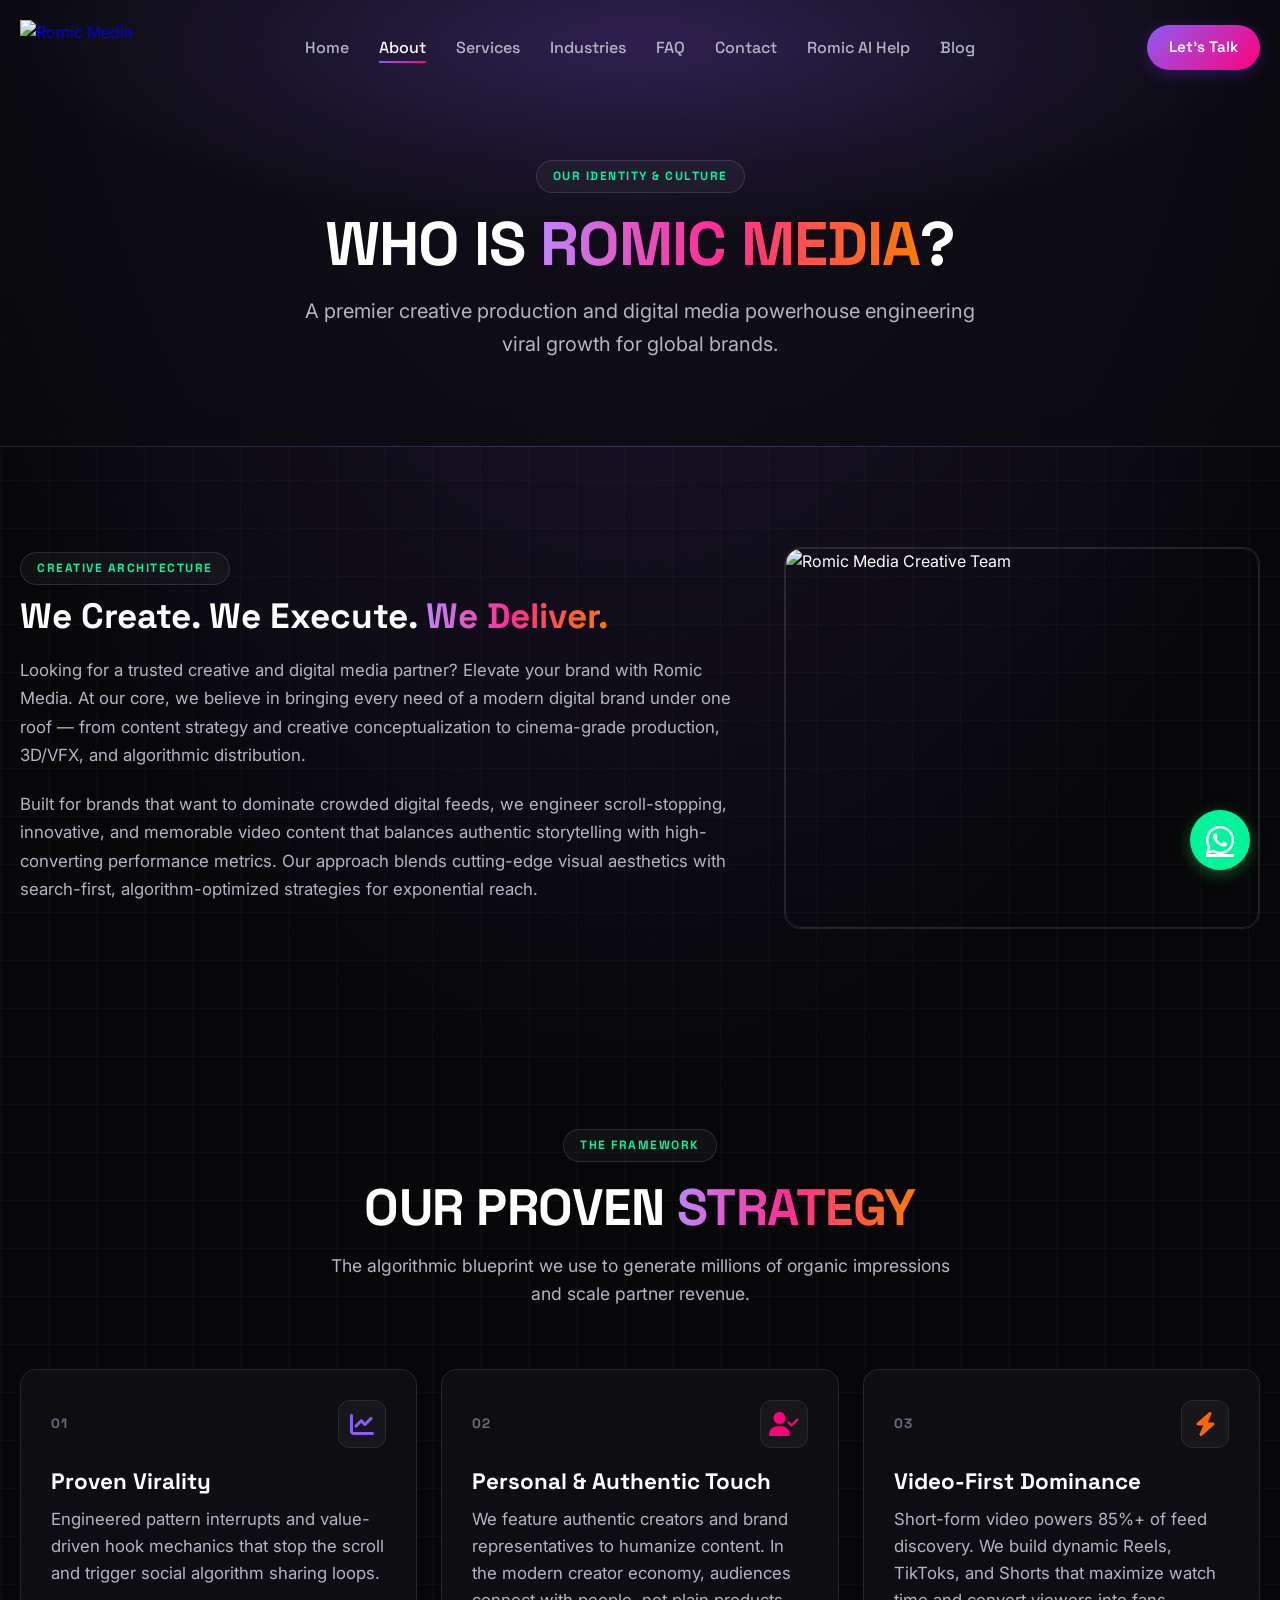
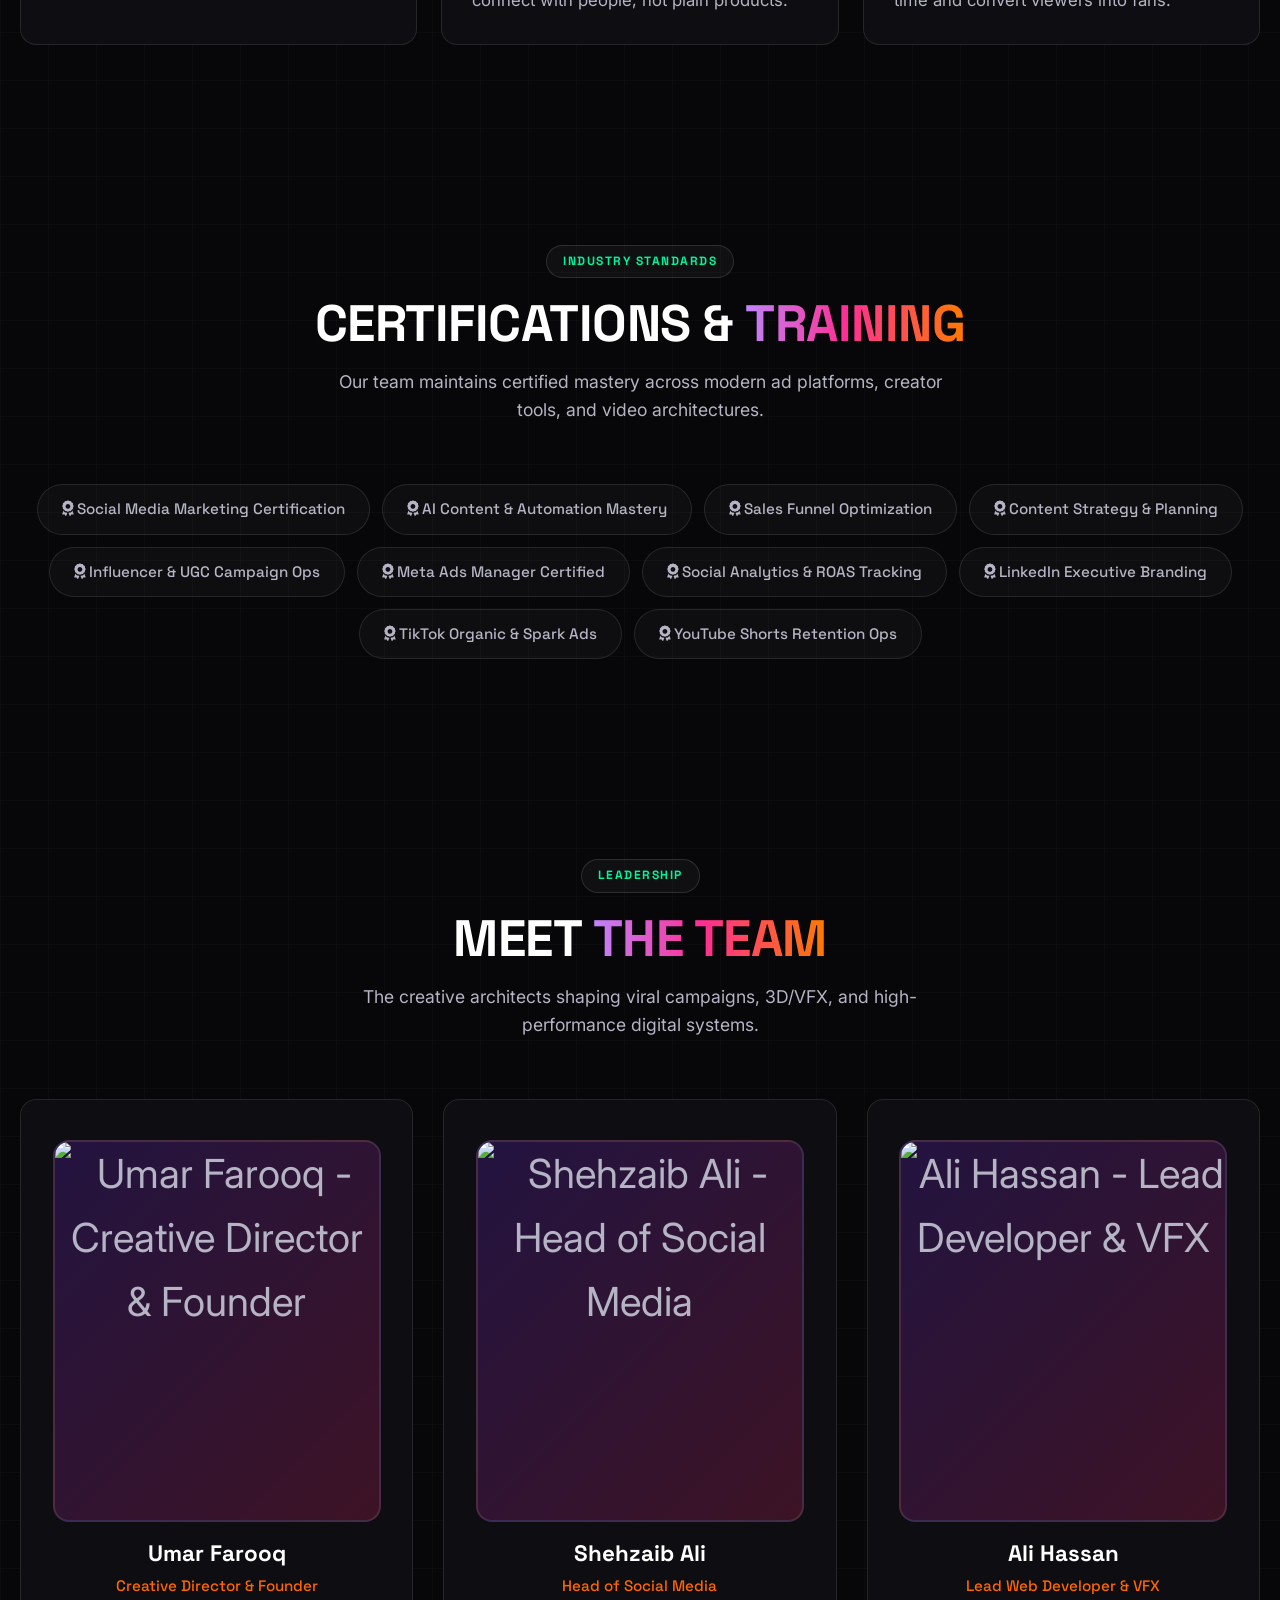
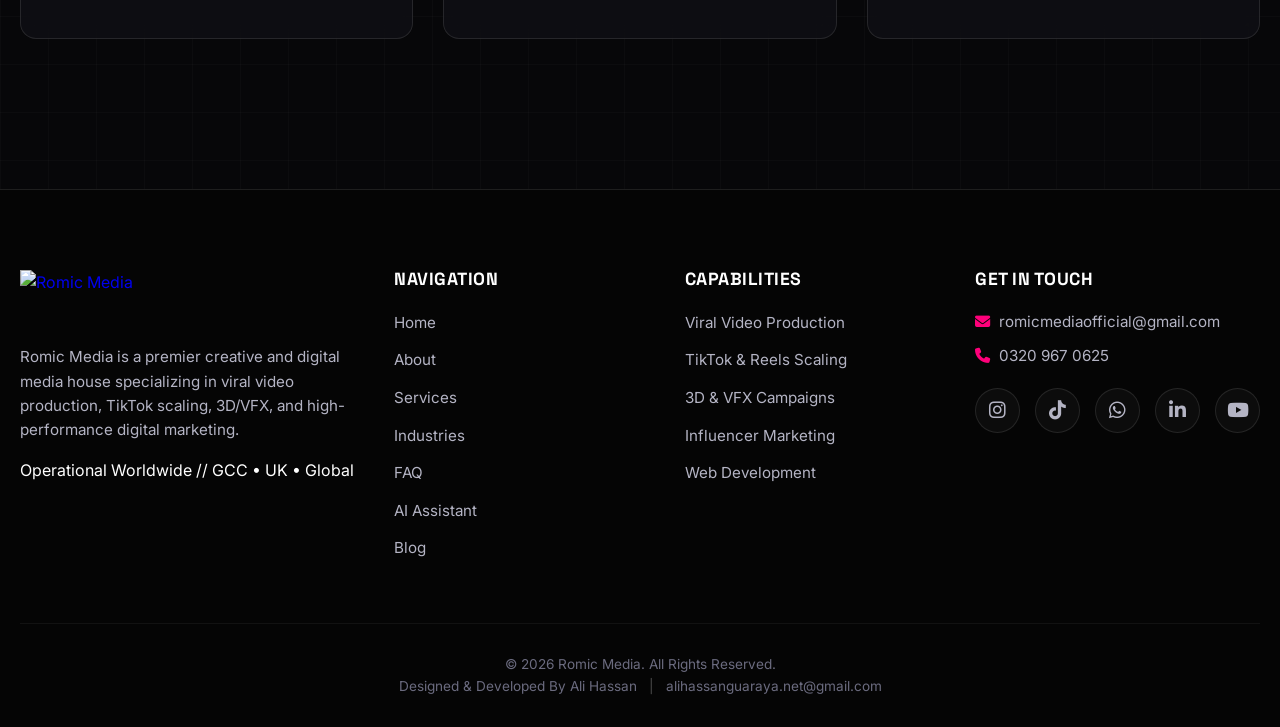
==== commit a7fa389e: "Fix Google Search logo and favicon: add 48px/96px multiples, add JSON-LD Organization schema, update" ====
--- a/about.html
+++ b/about.html
@@ -1,4 +1,4 @@
-<!DOCTYPE html>
+﻿<!DOCTYPE html>
 <html lang="en">
 <head>
     <meta charset="UTF-8">
@@ -9,6 +9,14 @@
     <meta property="og:description" content="A premier creative and digital media house helping brands stand out and scale exponentially.">
     <meta property="og:image" content="Romic_Media_Logo.png">
     
+        <!-- Favicon & Search Result Icons (Google Standard Multiples of 48px) -->
+    <link rel="icon" type="image/x-icon" href="/favicon.ico">
+    <link rel="icon" type="image/png" sizes="48x48" href="/favicon-48x48.png">
+    <link rel="icon" type="image/png" sizes="96x96" href="/favicon-96x96.png">
+    <link rel="icon" type="image/png" sizes="32x32" href="/favicon-32x32.png">
+    <link rel="icon" type="image/png" sizes="16x16" href="/favicon-16x16.png">
+    <link rel="apple-touch-icon" sizes="180x180" href="/apple-touch-icon.png">
+    <link rel="manifest" href="/site.webmanifest">
     <!-- CSS and FontAwesome Icons -->
     <link rel="stylesheet" href="style.css">
     <link rel="stylesheet" href="https://cdnjs.cloudflare.com/ajax/libs/font-awesome/6.5.1/css/all.min.css">
--- a/style.css
+++ b/style.css
@@ -122,12 +122,14 @@
 
 /* Gradient Text Effect */
 .gradient-text {
-    background: linear-gradient(90deg, #B565FF 0%, #FF007A 50%, #FF6600 100%);
+    background: linear-gradient(90deg, #C084FC 0%, #FF2E93 46%, #FF7A00 100%);
     -webkit-background-clip: text;
     -webkit-text-fill-color: transparent;
     background-clip: text;
     display: inline-block;
     text-shadow: none !important;
+    filter: none !important;
+    -webkit-filter: none !important;
 }
 
 p {
@@ -483,7 +485,7 @@
     justify-content: center;
     padding: 110px 24px 40px 24px;
     background-color: #070709;
-    background-image: url('herobackgroundimage.jpg');
+    background-image: url('herobackgroundimage.jpeg');
     background-size: cover;
     background-position: center center;
     background-repeat: no-repeat;
@@ -576,7 +578,11 @@
     margin-bottom: 22px;
     text-transform: uppercase;
     color: #FFFFFF;
-    filter: drop-shadow(0 4px 15px rgba(0, 0, 0, 0.65));
+}
+
+.hero-title-white {
+    color: #FFFFFF;
+    text-shadow: 0 3px 18px rgba(0, 0, 0, 0.9), 0 1px 4px rgba(0, 0, 0, 0.95);
 }
 
 .hero-subtitle {
@@ -2201,9 +2207,9 @@
         min-height: 100svh;
         padding: 95px 16px 35px 16px;
         background-color: #070709;
-        background-image: url('herobackgroundimage.jpg');
+        background-image: url('herobackgroundimage.jpeg');
         background-size: cover;
-        background-position: center 25%;
+        background-position: center center;
         background-repeat: no-repeat;
     }
     
